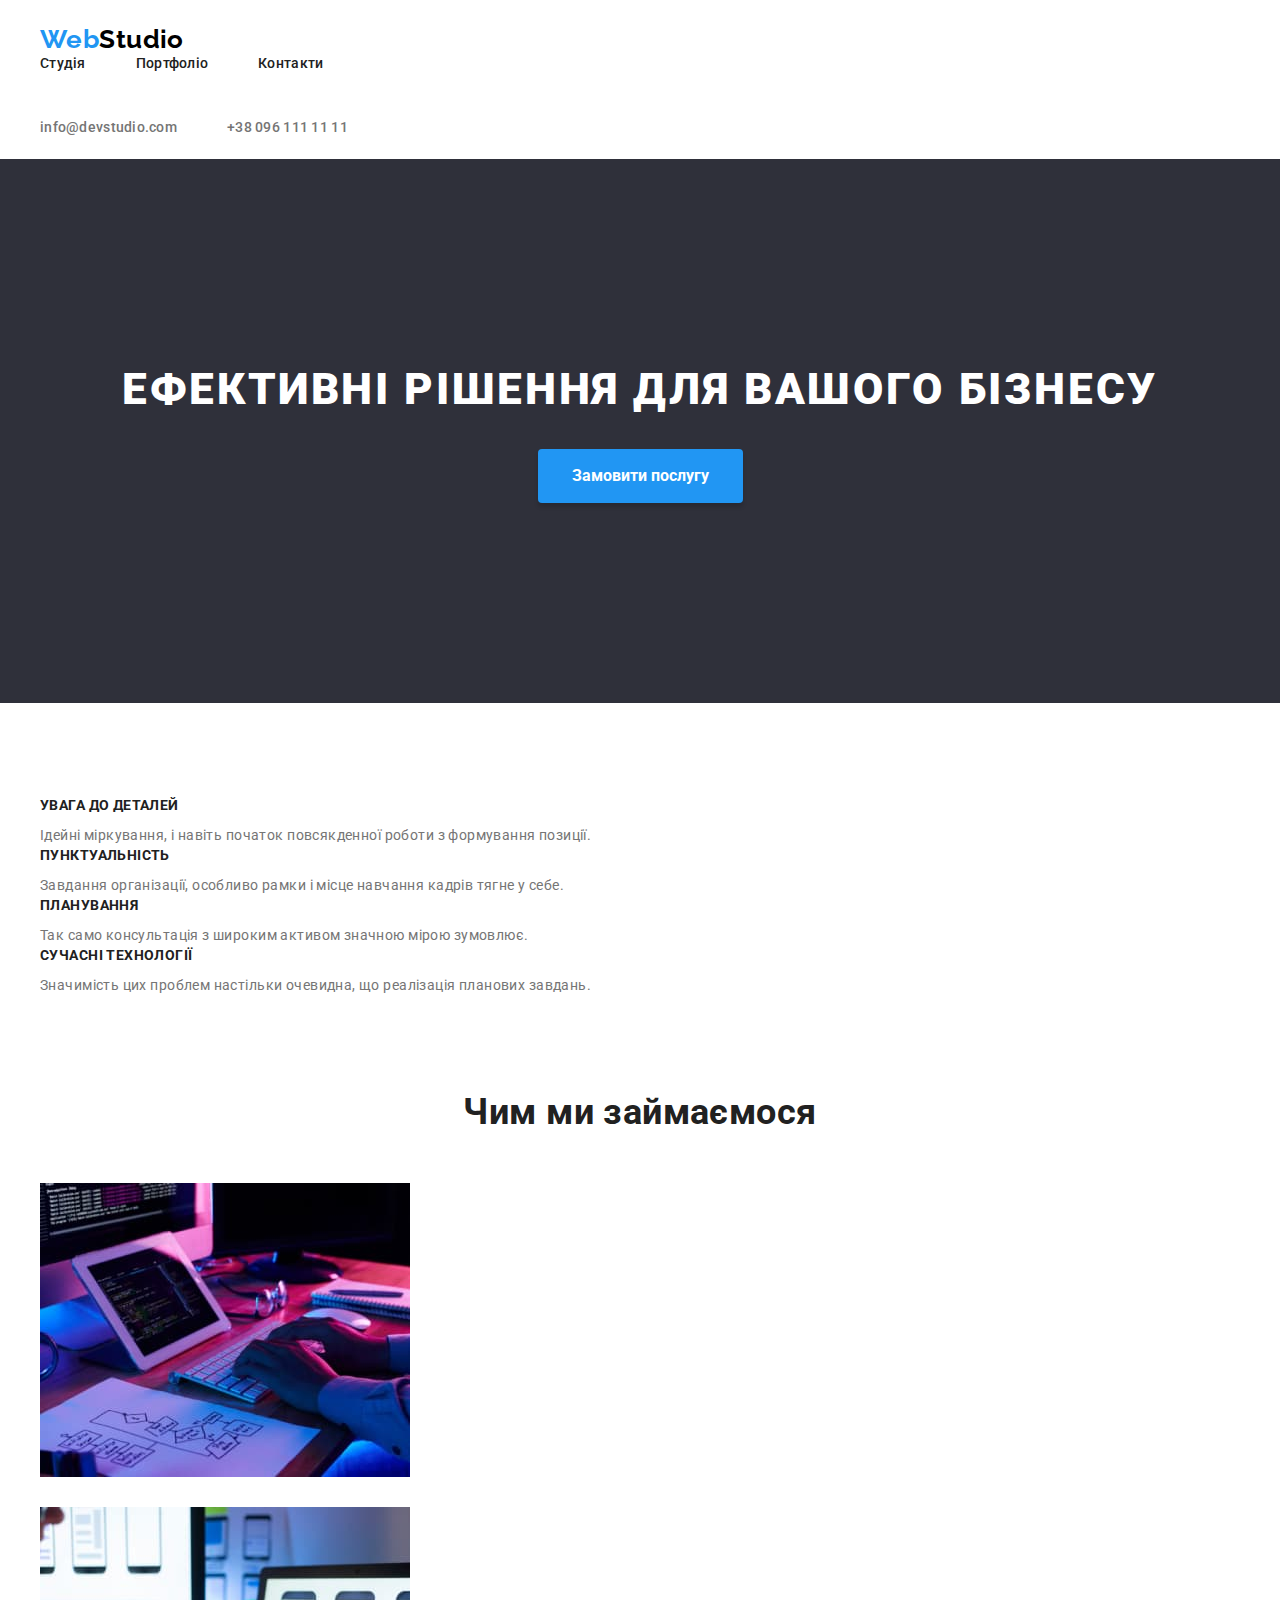
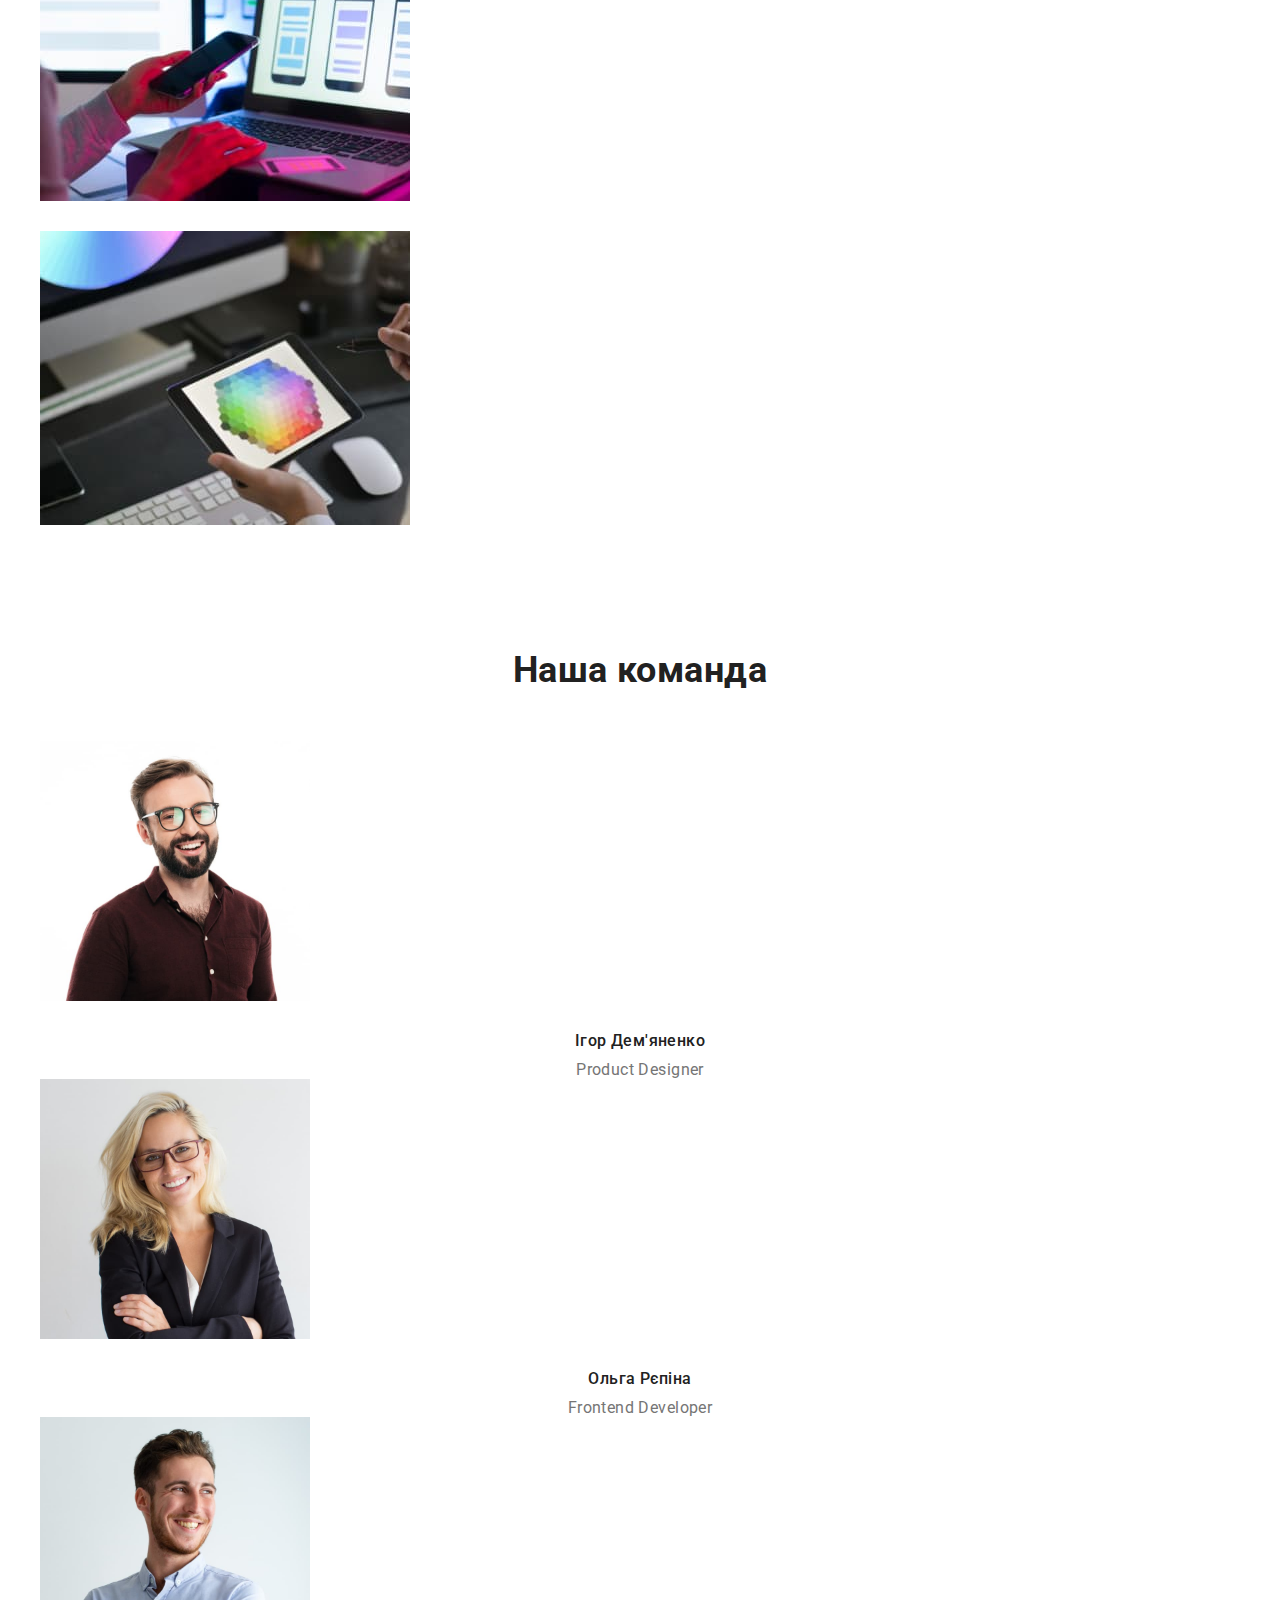
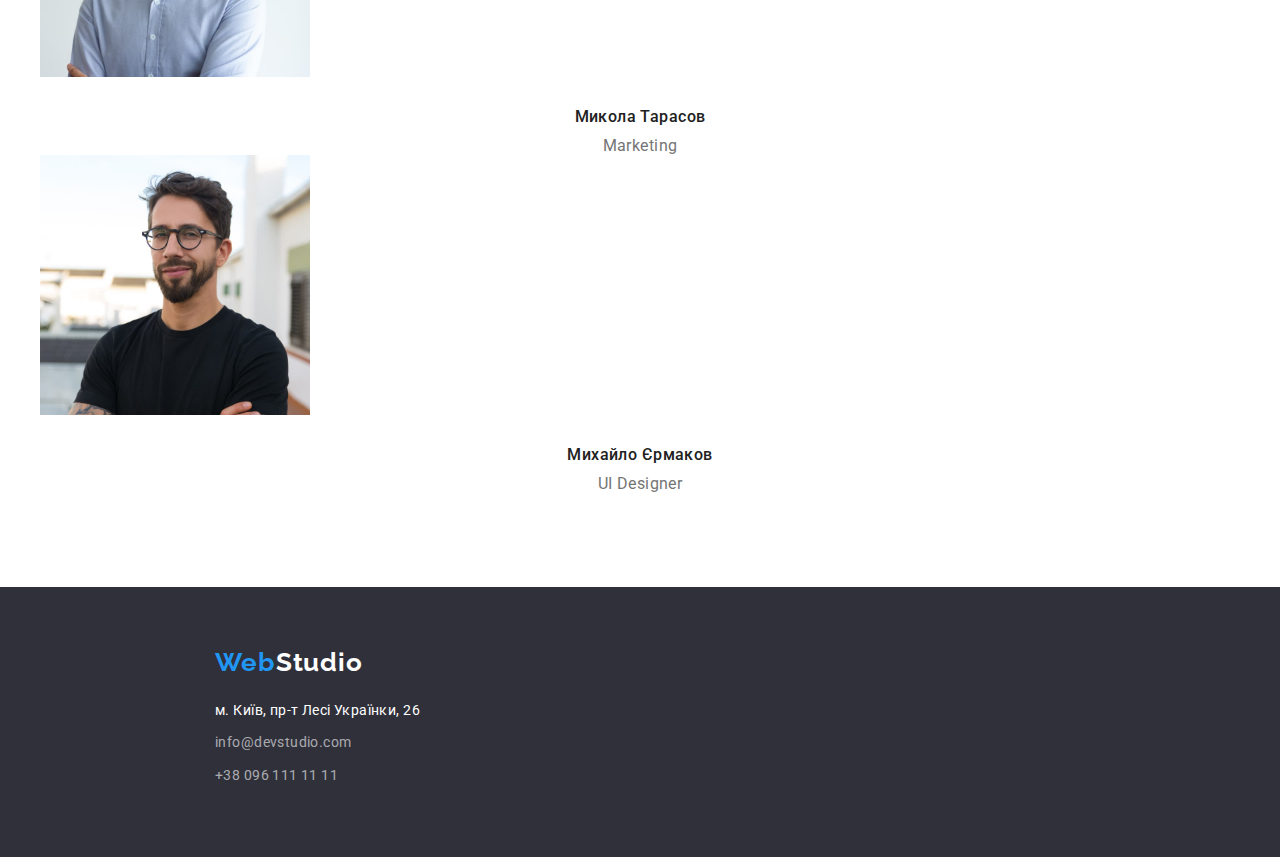
==== index.html @ 5e001de0 "Work3" ====
<!DOCTYPE html>
<html lang="uk">
<head>
    <meta charset="UTF-8">
    <meta http-equiv="X-UA-Compatible" content="IE=edge">
    <meta name="viewport" content="width=device-width, initial-scale=1.0">
    <title>WebStudio</title>
    <link rel="preconnect" href="https://fonts.googleapis.com">
    <link rel="preconnect" href="https://fonts.gstatic.com" crossorigin>
    <link href="https://fonts.googleapis.com/css2?family=Montserrat:wght@400;700&family=Raleway:wght@700&family=Roboto:wght@400;500;700;900&display=swap" rel="stylesheet">
    <link rel="stylesheet" href="https://cdnjs.cloudflare.com/ajax/libs/modern-normalize/1.1.0/modern-normalize.min.css" integrity="sha512-wpPYUAdjBVSE4KJnH1VR1HeZfpl1ub8YT/NKx4PuQ5NmX2tKuGu6U/JRp5y+Y8XG2tV+wKQpNHVUX03MfMFn9Q==" crossorigin="anonymous" referrerpolicy="no-referrer" />
    
    <link rel="stylesheet" href="./css/styles.css">
</head>

<body>
    <header>
        <div class="container">
            <nav class="header-padding">
                <a href="./index.html" lang="en" class="logo link"> <span class="accent">Web</span>Studio</a>
                <ul class="nav-list list">
                    <li class="item nav-item.no-margin"> <a href="./index.html" class="nav-link link">Студія</a></li>
                    <li class="item nav-item.no-margin"> <a href="./portfolio.html" class="nav-link link">Портфоліо</a></li>
                    <li class="item nav-item.no-margin"> <a href="" class="nav-link link">Контакти</a></li>
                </ul>
            </nav>
        </div>
        <div class="container header-padding">
        <ul class="nav-list list">
            <li class="item"><a href="mailto:info@devstudio.com" class="header-mail link">info@devstudio.com</a></li>
            <li class="item"><a href="tel:+380961111111" class="header-phone link">+38 096 111 11 11</a></li>
        </ul>
    </div>
    </header>
    
<main>
<section class="hero section hero-padding">
    
<h1 class="hero-name">Ефективні рішення для вашого бізнесу</h1>
<button type="button" class="header-button">Замовити послугу</button>

</section>

<section class="section no-padding">
   <div class="container">
    <h2 hidden>Наші переваги</h2>
    <ul class="list">
        <li>
            <h3 class="service-title">УВАГА ДО ДЕТАЛЕЙ</h3>
            <p class="service-description">Ідейні міркування, і навіть початок повсякденної роботи з формування позиції.</p>
        </li>
        <li>
            <h3 class="service-title">ПУНКТУАЛЬНІСТЬ</h3>
            <p class="service-description">Завдання організації, особливо рамки і місце навчання кадрів тягне у себе.</p>
        </li>
        <li>
            <h3 class="service-title">ПЛАНУВАННЯ</h3>
            <p class="service-description">Так само консультація з широким активом значною мірою зумовлює.</p>
        </li>
        <li>
            <h3 class="service-title">СУЧАСНІ ТЕХНОЛОГІЇ</h3>
            <p class="service-description">Значимість цих проблем настільки очевидна, що реалізація планових завдань.</p>
        </li>
    </ul>
</div>
</section>


<section class="section no-padding">
    <div class="container">
    <h2 class="section-title">Чим ми займаємося</h2>
    <ul class="list">
        <li>
            <img src="./images/box1.jpg" width="370" height="294" alt="Планування">
        </li>
        <li>
            <img src="./images/box2.jpg" width="370" height="294" alt="Розробка додатків">
        </li>
        <li>
            <img src="./images/box3.jpg" width="370" height="294" alt="Дизайн">
        </li>
    </ul>
</div>
</section>
<section class="section">
    <div class="container">
    <h2 class="section-title">Наша команда</h2>
    <ul class="list">
        <li>
            <img src="./images/img1.jpg" width="270" height="260" alt="Ігор Дем'яненко">
            <h3 class="team-names">Ігор Дем'яненко</h3>
            <p lang="en" class="team-position">Product Designer</p>
        </li>
        <li>
            <img src="./images/img2.jpg" width="270" height="260" alt="Ольга Рєпіна">
            <h3 class="team-names">Ольга Рєпіна</h3>
            <p lang="en" class="team-position">Frontend Developer</p>
        </li>
        <li>
            <img src="./images/img3.jpg" width="270" height="260" alt="Микола Тарасов">
            <h3 class="team-names">Микола Тарасов</h3>
            <p lang="en" class="team-position">Marketing</p>
        </li>
        <li>
            <img src="./images/img4.jpg" width="270" height="260" alt="Михайло Єрмаков">
            <h3 class="team-names">Михайло Єрмаков</h3>
            <p lang="en" class="team-position">UI Designer</p>
        </li>
    </ul>
</div>
</section>
    </main> 
    <footer class="footer">
    <div class="container">
        <div class="logo-margin">
        <a href="./index.html" lang="en" class="logo link"> <span class="accent">Web</span> <span class="white-logo">Studio</span> </a>
        </div>
<address>
    <ul class="list">
        <li class="nav-item">
            <a href="" class="address link">м. Київ, пр-т Лесі Українки, 26</a>
        </li>
        <li class="nav-item">
            <a href="mailto:info@devstudio.com" class="link footer-mail">info@devstudio.com</a>
        </li>
        <li class="nav-item">
           <a href="tel:+380961111111" class="link footer-phone">+38 096 111 11 11</a> 
        </li>
    </ul>
</address>
</div>
    </footer>
</body>
</html>
---- css/styles.css ----
:root {
    --accent-color: #2196F3;;
    --primary-text-color: #212121;
    --secondary-text-color: #757575;
    --main-background-color: #ffffff;
    --secondary-background-color: #2F303A;
}

html {
    box-sizing: border-box;
}

/* *, 
*::before, 
*::after {
    box-sizing: inherit;
} */

body {
    font-family: "Roboto";
    font-size: 14px;
    letter-spacing: 0.03em;
    color:var(--primary-text-color);
    background-color:var(--mail-background-color);
    margin: 0px;
}

h1,
h2,
h3,
ul,
p {
    margin: 0px;
}

img {
    display: block;
    margin-bottom: 30px;
}


/*------------zero-----------------*/

.list {
    list-style: none;
    margin-left: 0px;
    padding: 0px;
}

.link {
    text-decoration: none;
}

/* ------------------header--------------------- */


.nav-list {
    display: flex;
}

/* .nav-list .item {
margin-right: 50px;
}

.nav-list .item:last-child {
margin-right: 0;
} */

.nav-list .item:not(:last-child) {
margin-right: 50px;
}

li.nav-item {
    font-style: normal;
    text-decoration: none;
    margin-bottom: 9px;
}

li.nav-item.no-margin {
    margin-bottom: 0;
}

.nav-link {
    font-weight: 500;
    line-height: calc(16/14);
    letter-spacing: 0.02em;
    color: var(--primary-text-color);
}

.logo {
    font-family: Raleway;
    font-weight: 700;
    font-size: 26px;
    line-height: calc(31/26);
    color: #000000;
}

.white-logo {
    margin-left: -5px;
    font-weight: 700;
    font-size: 26px;
    line-height: 31px;
    letter-spacing: 0.03em;
    color: #FFFFFF;
}

.accent {
    font-weight: 700;
    font-size: 26px;
    line-height: 31px;
    letter-spacing: 0.03em;
    color: var(--accent-color);
}

.nav-link:hover, .nav-link:focus {
    color: var(--accent-color);
    cursor: pointer;
}

.header-phone {
    font-weight: 500;
    line-height: calc(16/14);
    letter-spacing: 0.02em;
    color: var(--secondary-text-color);
}

.header-mail:hover, .header-mail:focus {
    color: var(--accent-color);
}

.header-phone:hover, .header-phone:focus {
    color: var(--accent-color);
}

.header-button {
    display: inline-block;
    padding: 10px 32px;
    font-family: 'Roboto';
    font-weight: 700;
    font-size: 16px;
    line-height: calc(30/16);
    color: #FFFFFF;
    background: #2196F3;
    box-shadow: 0px 4px 4px rgba(0, 0, 0, 0.15);
    border-radius: 4px;
    border-color: transparent;
    cursor: pointer;
}

.filter-button {
    display: inline-block;
    padding: 6px 25px;
    font-family: "Roboto";
    font-weight: 500;
    font-size: 16px;
    line-height: calc(26/16);
    text-align: center;
    letter-spacing: 0.03em;
    color: #212121;
    background: #F5F4FA;
    border-radius: 4px;
    border-color: transparent;
    cursor: pointer;
}

.filter-kit {
    text-align: center;
    margin-bottom: 50px;
}

.filter-button:hover, .filter-button:focus {
    color:#FFFFFF;
    background: #2196F3;
    box-shadow: 0px 3px 1px rgba(0, 0, 0, 0.1), 0px 1px 2px rgba(0, 0, 0, 0.08), 0px 2px 2px rgba(0, 0, 0, 0.12);
    border-radius: 4px;
}

.header-mail {
    font-family: 'Roboto';
    font-style: normal;
    font-weight: 500;
    font-size: 14px;
    line-height: calc(16/14);
    letter-spacing: 0.02em;
    color: var(--secondary-text-color);
}
.header-padding {
    padding-top: 24px;
    padding-bottom: 24px;
}
/* -------------------hero---------------------- */
.hero {
    text-align: center;
    background-color: var(--secondary-background-color);
}

.hero-name {
    font-weight: 900;
    font-size: 44px;
    line-height: calc(60/44);
    letter-spacing: 0.06em;
    text-transform: uppercase;
    margin-bottom: 30px;
    color: var(--main-background-color);
}

.section {
    padding-top: 94px;
    padding-bottom: 94px;
}

.section.no-padding {
    padding-bottom: 0px;
}

.hero-padding {
    padding-top: 200px;
    padding-bottom: 200px;
}

.container {
    margin-left: auto;
    margin-right: auto;
    padding-left: 0px;
    padding-right: 0px;
    width: 1200px;
}

/* -----------------what we do----------------- */

.service-title {
    margin-bottom: 10px;
    font-size: 14px;
    font-weight: 700;
    line-height: calc(16/14);
    text-transform: uppercase;
    
    color:var(--primary-text-color);
}

.service-description {
    line-height: calc(24/14);
    color:var(--secondary-text-color);
}

.section-title {
    font-size: 36px;
    line-height: calc(42/36);
    text-align: center;
    margin-bottom: 50px;
}

.project-title {
    font-size: 18px;
    line-height: calc(36/18);
    letter-spacing: 0.06em;
    margin-bottom: 4px;
}

.project-type-title {
    font-size: 16px;
    line-height: calc(30/16);
    color: var(--secondary-text-color);
}

p.project-type-title {
    display: box;
    margin-bottom: 20px;
    border-bottom: solid 1px #EEEEEE;
}

/* --------------------our team------------- */

.team-names {
    font-weight: 500;
    font-size: 16px;
    line-height: calc(19/16);
    text-align: center;
    margin-bottom: 10px;
}

.team-position {
    font-size: 16px;
    line-height: calc(19/16);
    text-align: center;
    color: var(--secondary-text-color);
}

/*------------------footer-------------*/

.footer {
    padding-top: 60px;
    padding-bottom: 60px;
    padding-left: 215px;
    background-color: var(--secondary-background-color);
}

.address {
    line-height: 1.74;
    color: var(--main-background-color);
}


.footer-mail:hover, .footer-mail:focus {
    color: var(--accent-color);
} 

.footer-phone:hover, .footer-phone:focus {
    color: var(--accent-color);
}

.footer-mail {
    line-height: 1.71;
    color: rgba(255, 255, 255, 0.6);
}

.footer-phone {
    font-size: 14px;
    line-height: 1.71;
    letter-spacing: 0.03em;
    color: rgba(255, 255, 255, 0.6);
}

.logo-margin {
    margin-bottom: 20px;
}
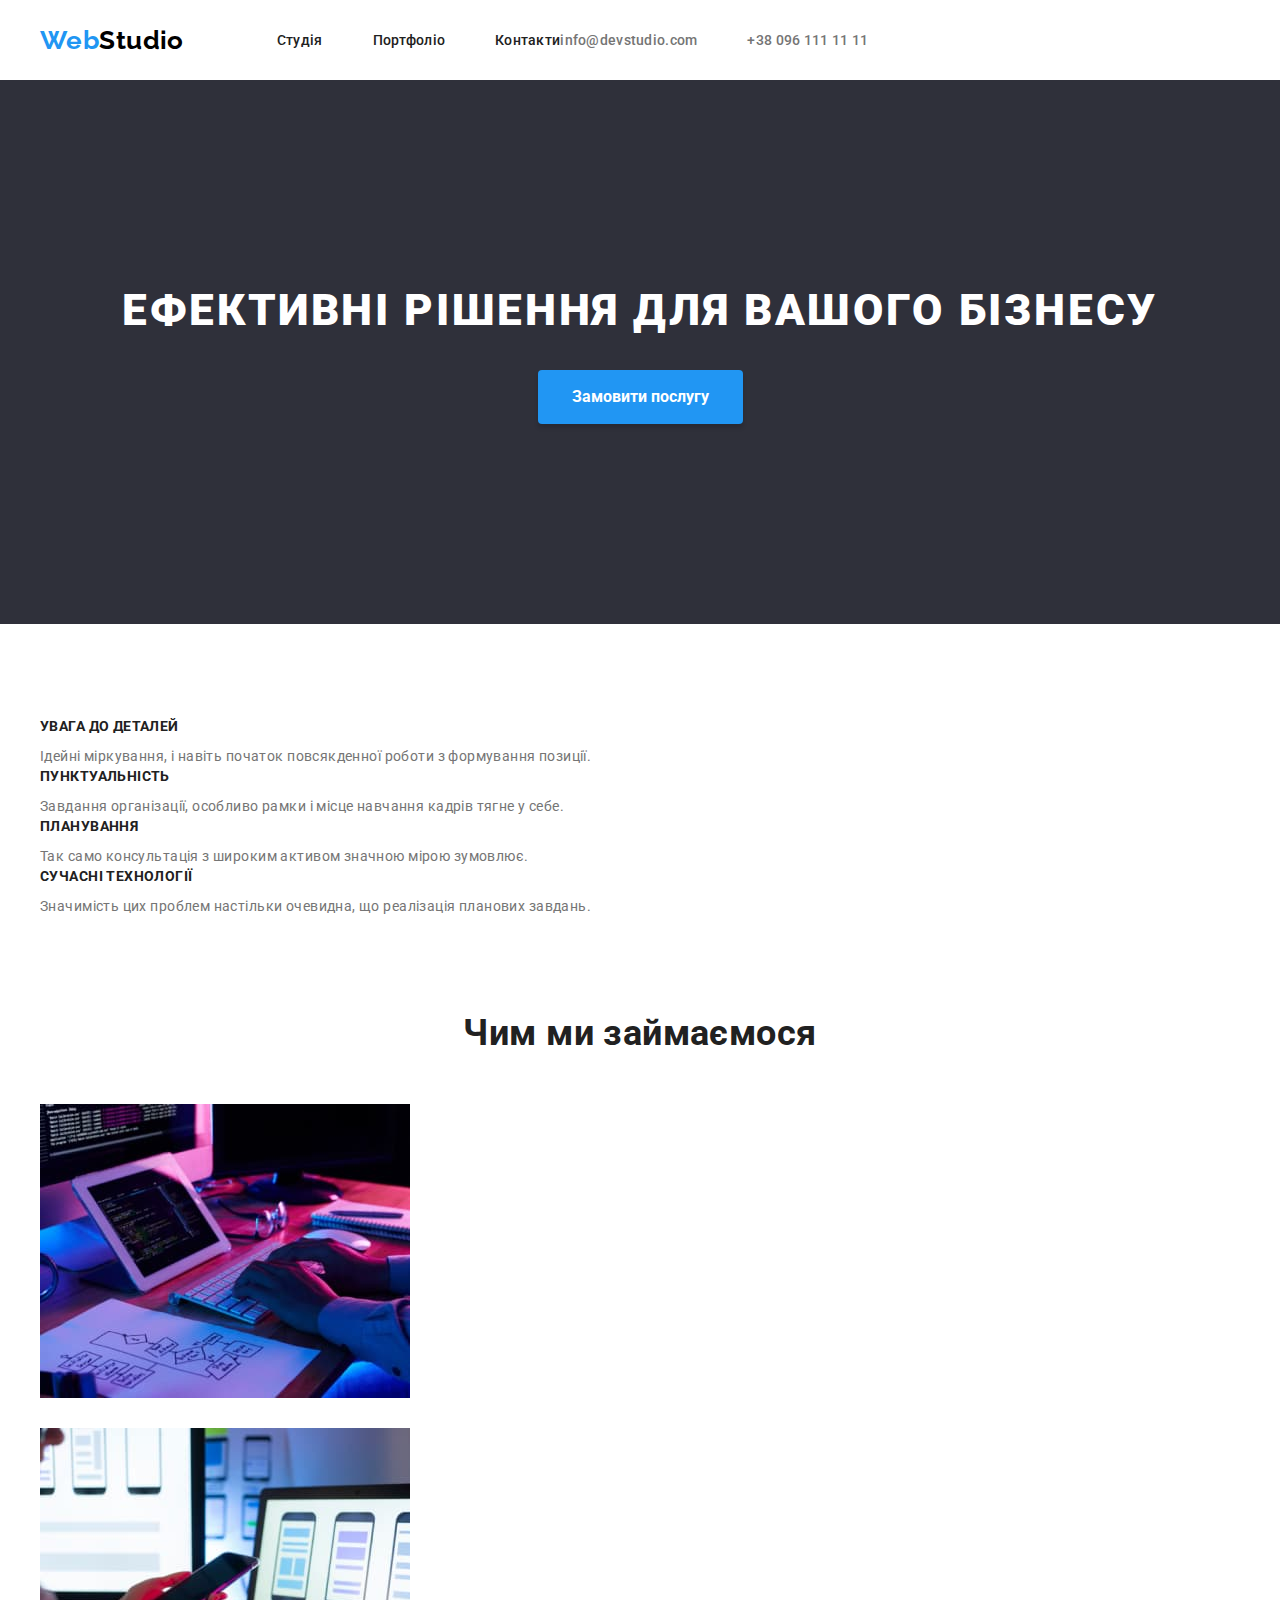
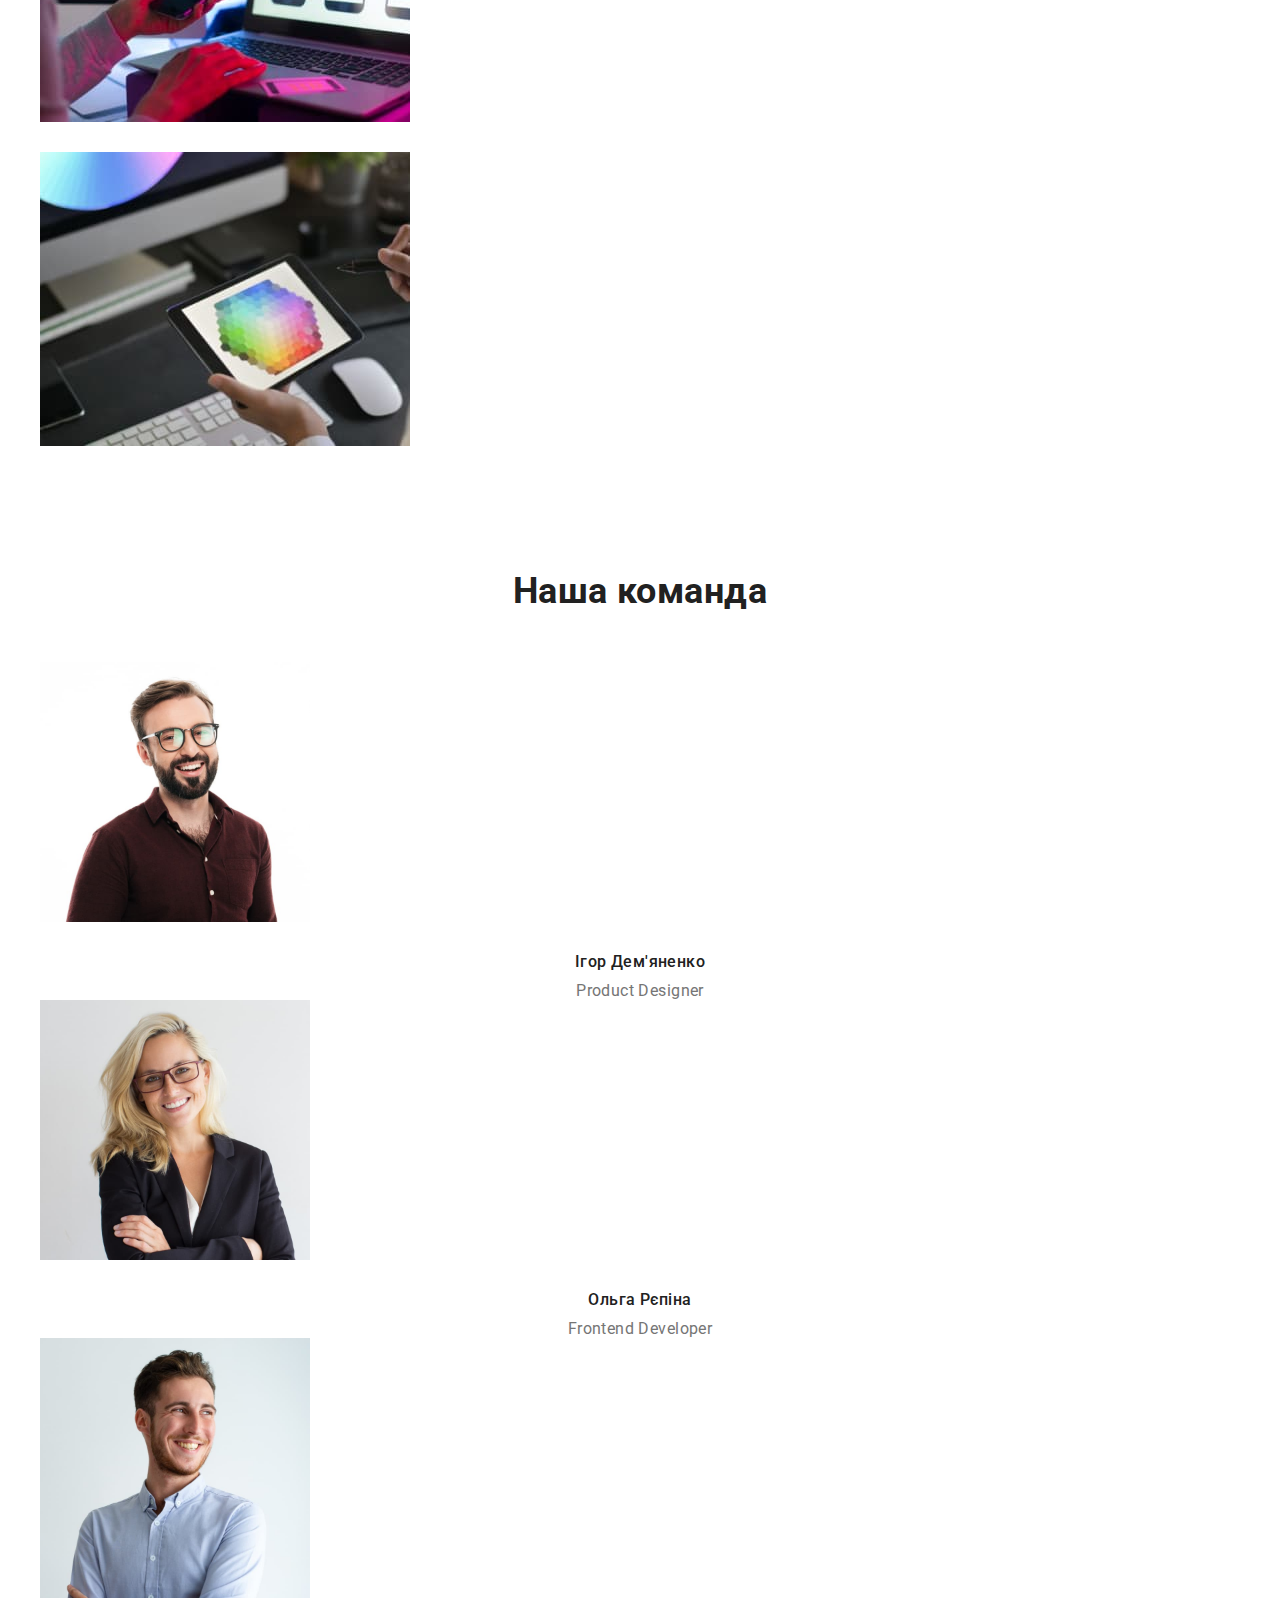
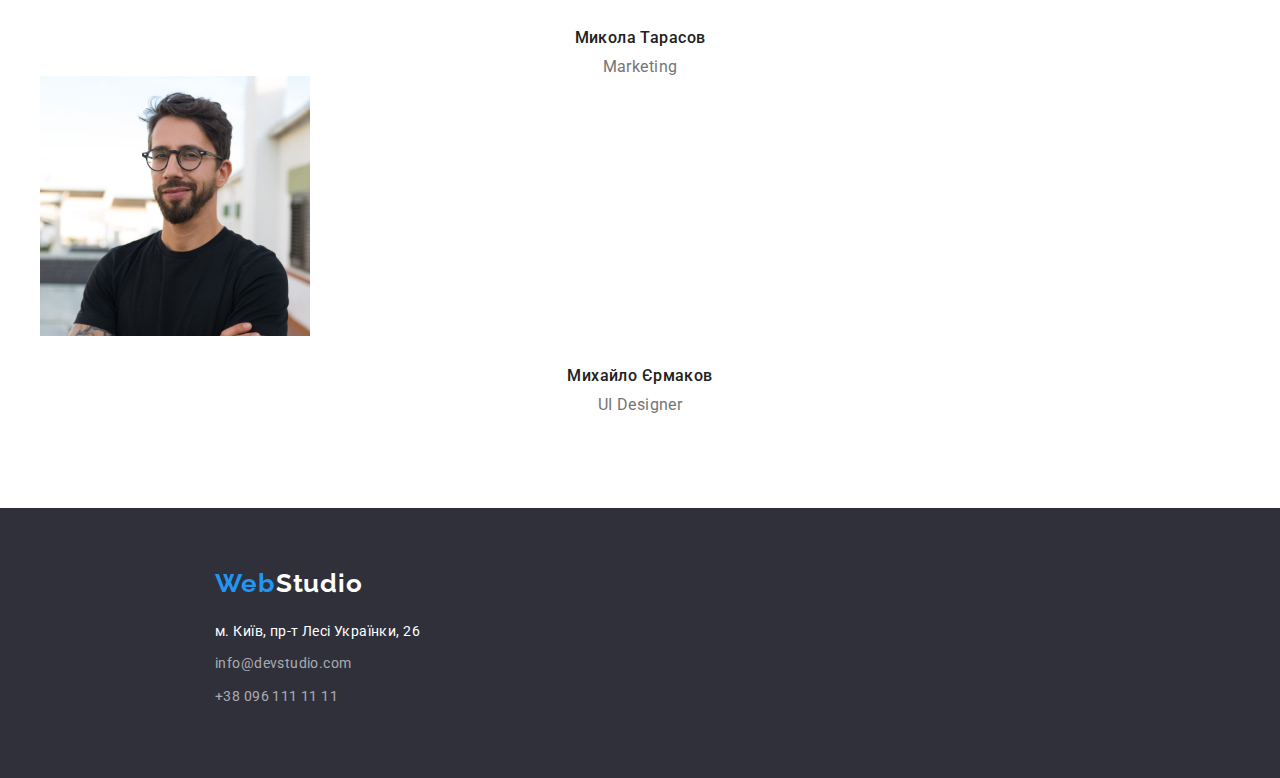
==== commit 8a3d54b9: "Work 4" ====
--- a/index.html
+++ b/index.html
@@ -14,23 +14,27 @@
 </head>
 
 <body>
-    <header>
-        <div class="container">
-            <nav class="header-padding">
+    <header class="container">
+        
+            <nav class="main-nav">
+                <div>
                 <a href="./index.html" lang="en" class="logo link"> <span class="accent">Web</span>Studio</a>
+                </div>
+                <div>
                 <ul class="nav-list list">
                     <li class="item nav-item.no-margin"> <a href="./index.html" class="nav-link link">Студія</a></li>
                     <li class="item nav-item.no-margin"> <a href="./portfolio.html" class="nav-link link">Портфоліо</a></li>
                     <li class="item nav-item.no-margin"> <a href="" class="nav-link link">Контакти</a></li>
                 </ul>
-            </nav>
-        </div>
-        <div class="container header-padding">
-        <ul class="nav-list list">
+                </div>
+        <div>
+        <ul class="contact-list list">
             <li class="item"><a href="mailto:info@devstudio.com" class="header-mail link">info@devstudio.com</a></li>
             <li class="item"><a href="tel:+380961111111" class="header-phone link">+38 096 111 11 11</a></li>
         </ul>
-    </div>
+        </div>
+            </nav>
+        
     </header>
     
 <main>
--- a/css/styles.css
+++ b/css/styles.css
@@ -52,10 +52,23 @@
 }
 
 /* ------------------header--------------------- */
-
+.main-nav {
+    display: flex;
+    align-items: center;
+}
 
 .nav-list {
     display: flex;
+    margin-left: 93px;
+}
+
+.contact-list {
+    display: flex;
+    margin-left: auto;
+}
+
+.contact-list .item + .item {
+    margin-left: 50px;
 }
 
 /* .nav-list .item {
@@ -66,9 +79,13 @@
 margin-right: 0;
 } */
 
-.nav-list .item:not(:last-child) {
-margin-right: 50px;
-}
+.nav-list .item + .item {
+    margin-left: 50px;
+}
+
+/* .nav-list .item:not(:last-child) {
+
+} */
 
 li.nav-item {
     font-style: normal;
@@ -81,11 +98,16 @@
 }
 
 .nav-link {
+    display: block;
+    padding-top: 32px;
+    padding-bottom: 32px;
     font-weight: 500;
     line-height: calc(16/14);
     letter-spacing: 0.02em;
     color: var(--primary-text-color);
 }
+
+
 
 .logo {
     font-family: Raleway;
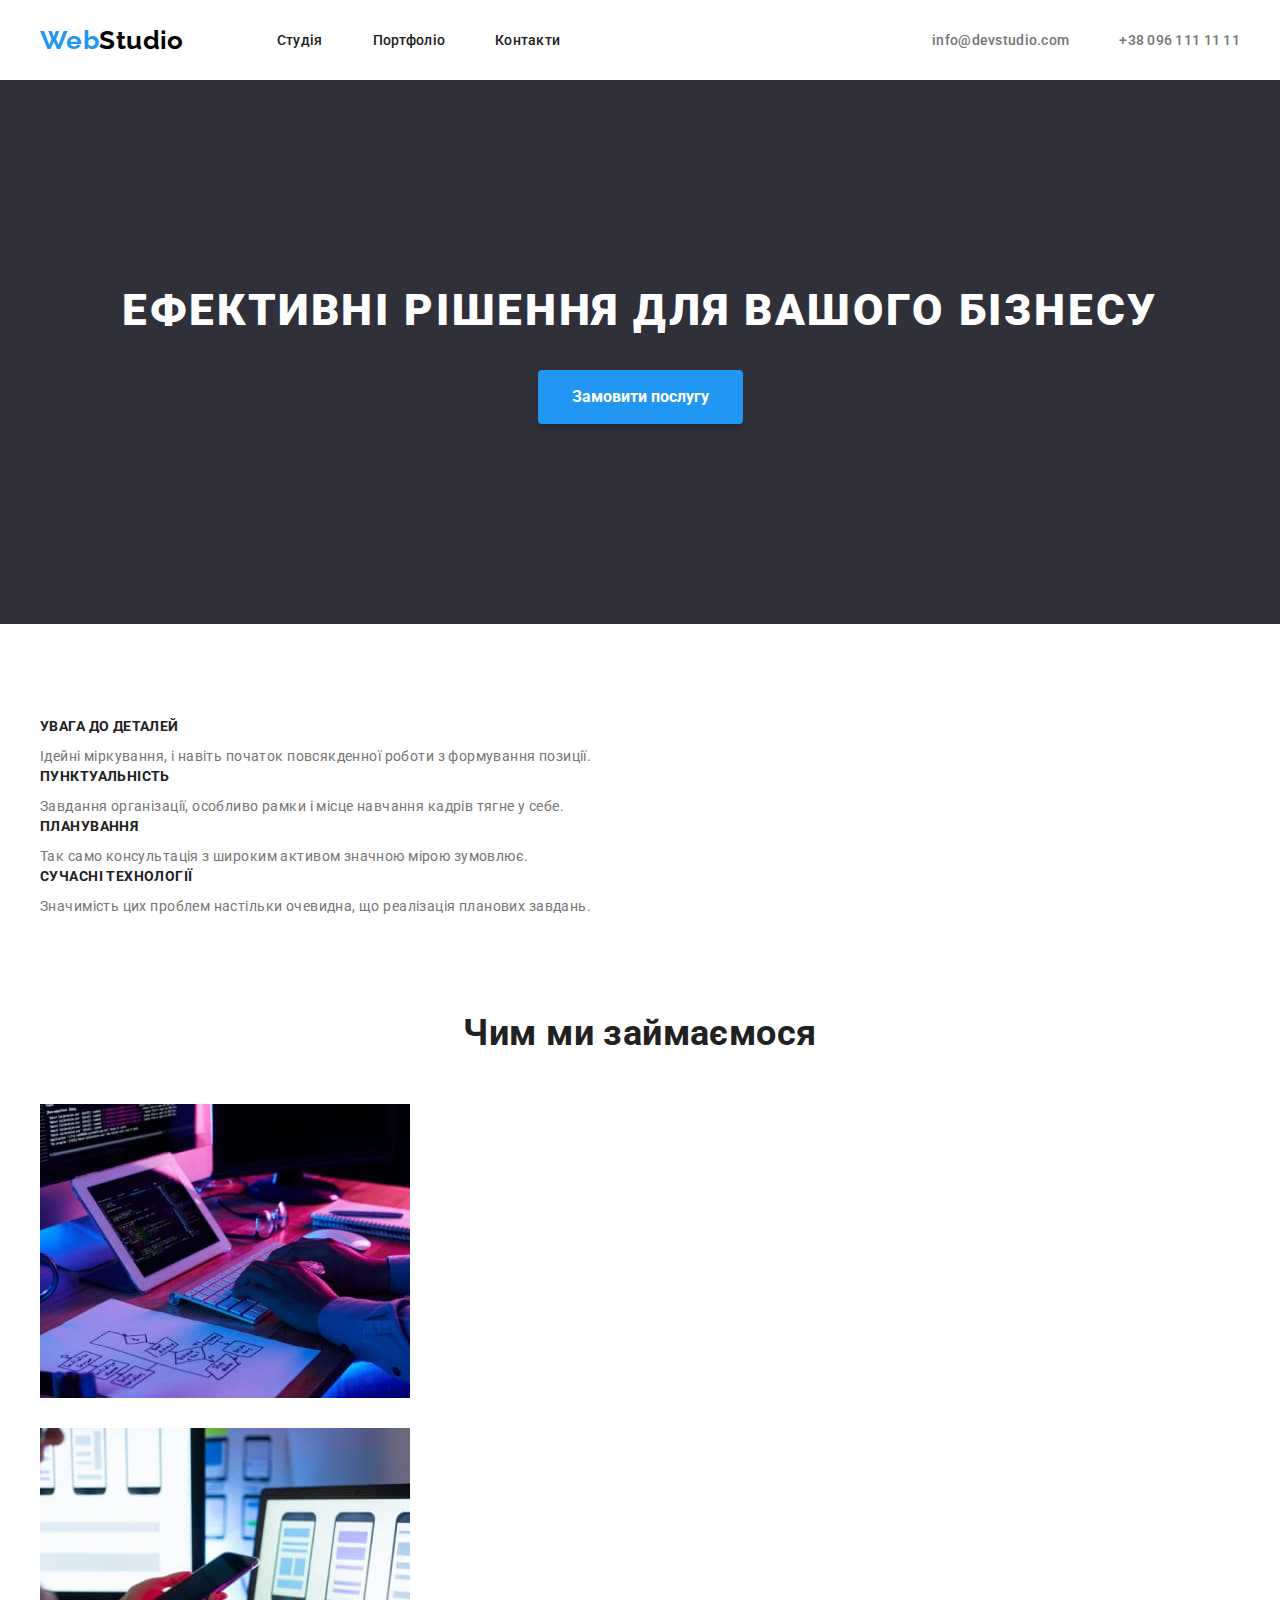
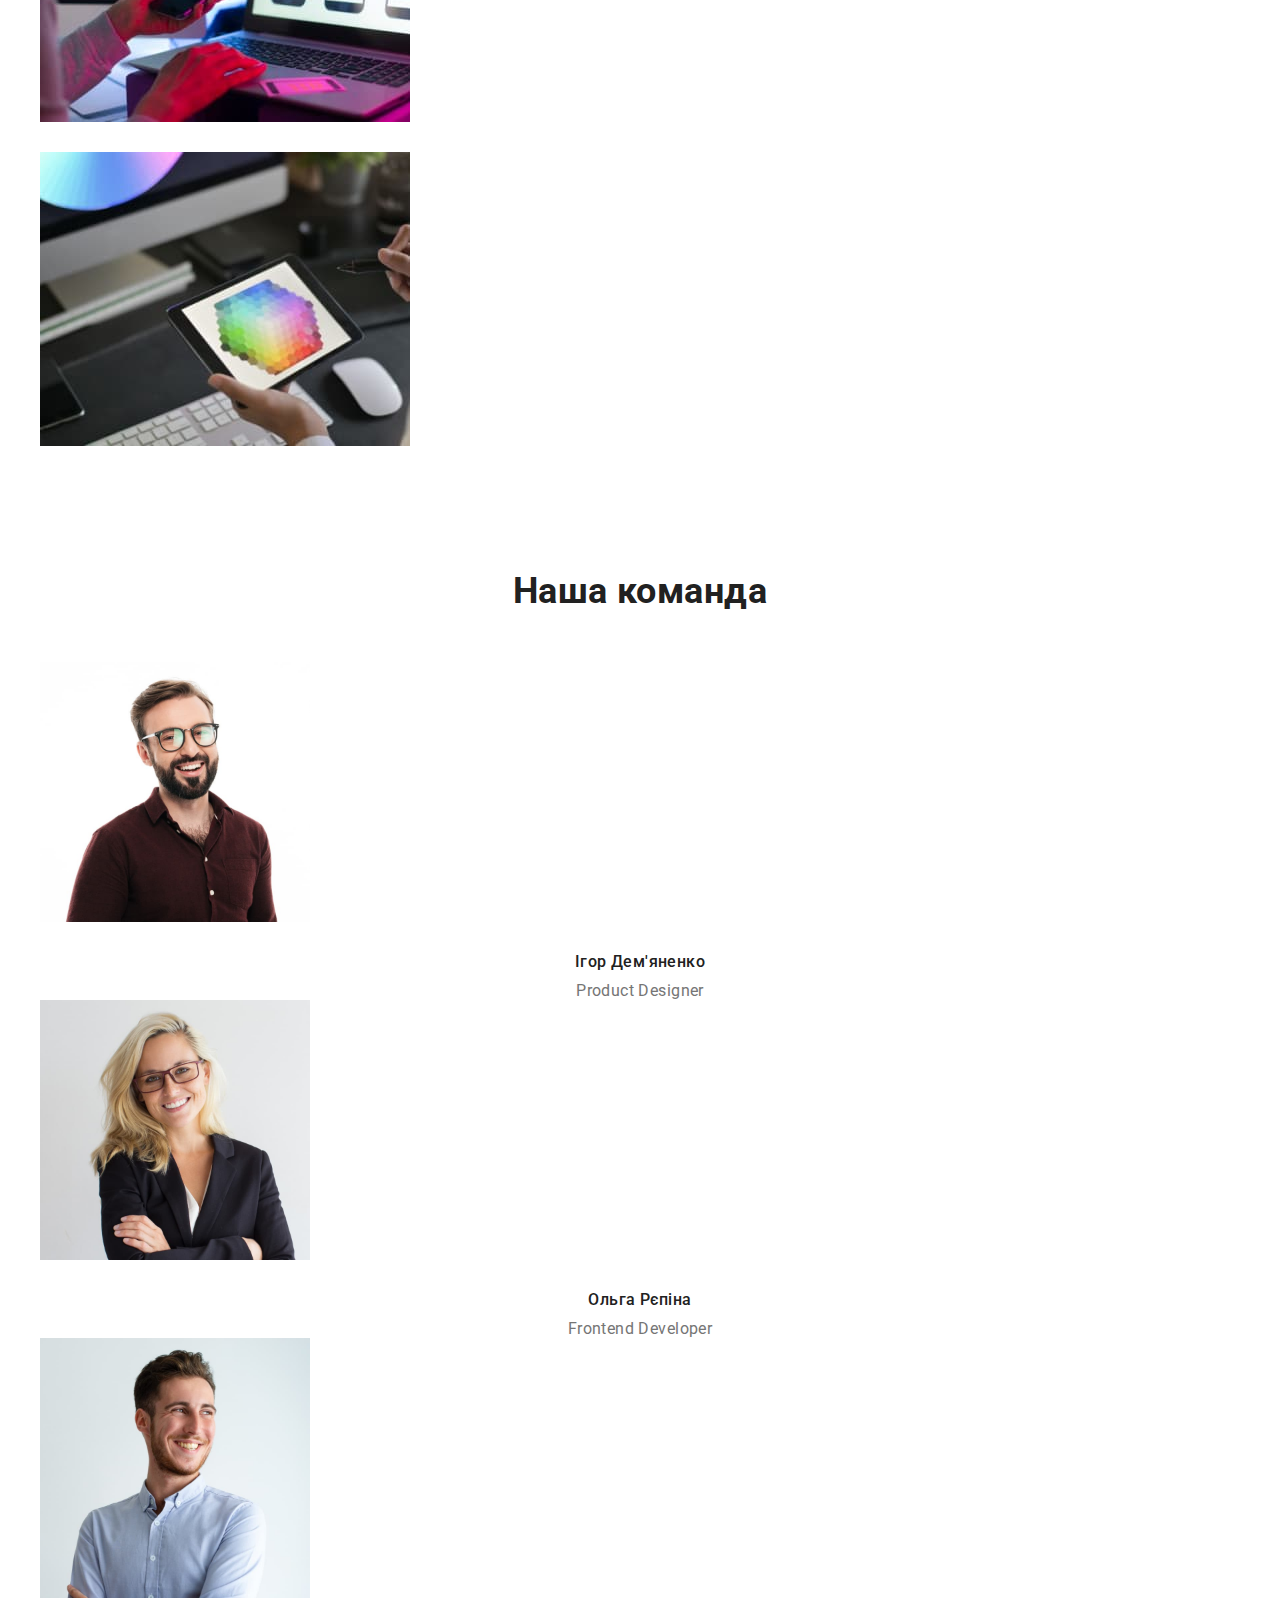
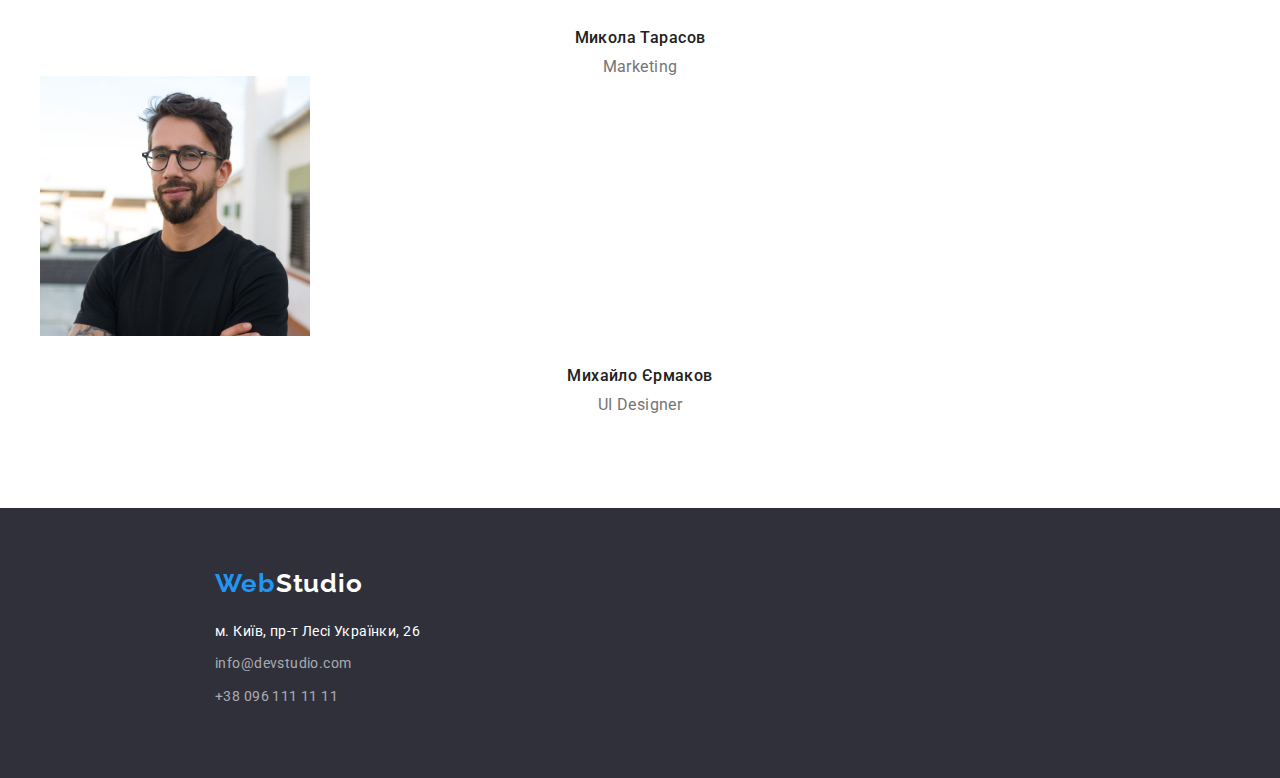
==== commit 3dadd9bd: "Work4" ====
--- a/index.html
+++ b/index.html
@@ -14,25 +14,25 @@
 </head>
 
 <body>
-    <header class="container">
+    <header class="main-header">
         
-            <nav class="main-nav">
-                <div>
+            <nav class="container main-nav">
+                
                 <a href="./index.html" lang="en" class="logo link"> <span class="accent">Web</span>Studio</a>
-                </div>
-                <div>
+                
+                
                 <ul class="nav-list list">
                     <li class="item nav-item.no-margin"> <a href="./index.html" class="nav-link link">Студія</a></li>
                     <li class="item nav-item.no-margin"> <a href="./portfolio.html" class="nav-link link">Портфоліо</a></li>
                     <li class="item nav-item.no-margin"> <a href="" class="nav-link link">Контакти</a></li>
                 </ul>
-                </div>
-        <div>
+                
+        
         <ul class="contact-list list">
             <li class="item"><a href="mailto:info@devstudio.com" class="header-mail link">info@devstudio.com</a></li>
             <li class="item"><a href="tel:+380961111111" class="header-phone link">+38 096 111 11 11</a></li>
         </ul>
-        </div>
+        
             </nav>
         
     </header>
--- a/css/styles.css
+++ b/css/styles.css
@@ -52,6 +52,15 @@
 }
 
 /* ------------------header--------------------- */
+
+.container {
+    margin-left: auto;
+    margin-right: auto;
+    padding-left: 0px;
+    padding-right: 0px;
+    width: 1200px;
+}
+
 .main-nav {
     display: flex;
     align-items: center;
@@ -240,13 +249,7 @@
     padding-bottom: 200px;
 }
 
-.container {
-    margin-left: auto;
-    margin-right: auto;
-    padding-left: 0px;
-    padding-right: 0px;
-    width: 1200px;
-}
+
 
 /* -----------------what we do----------------- */
 
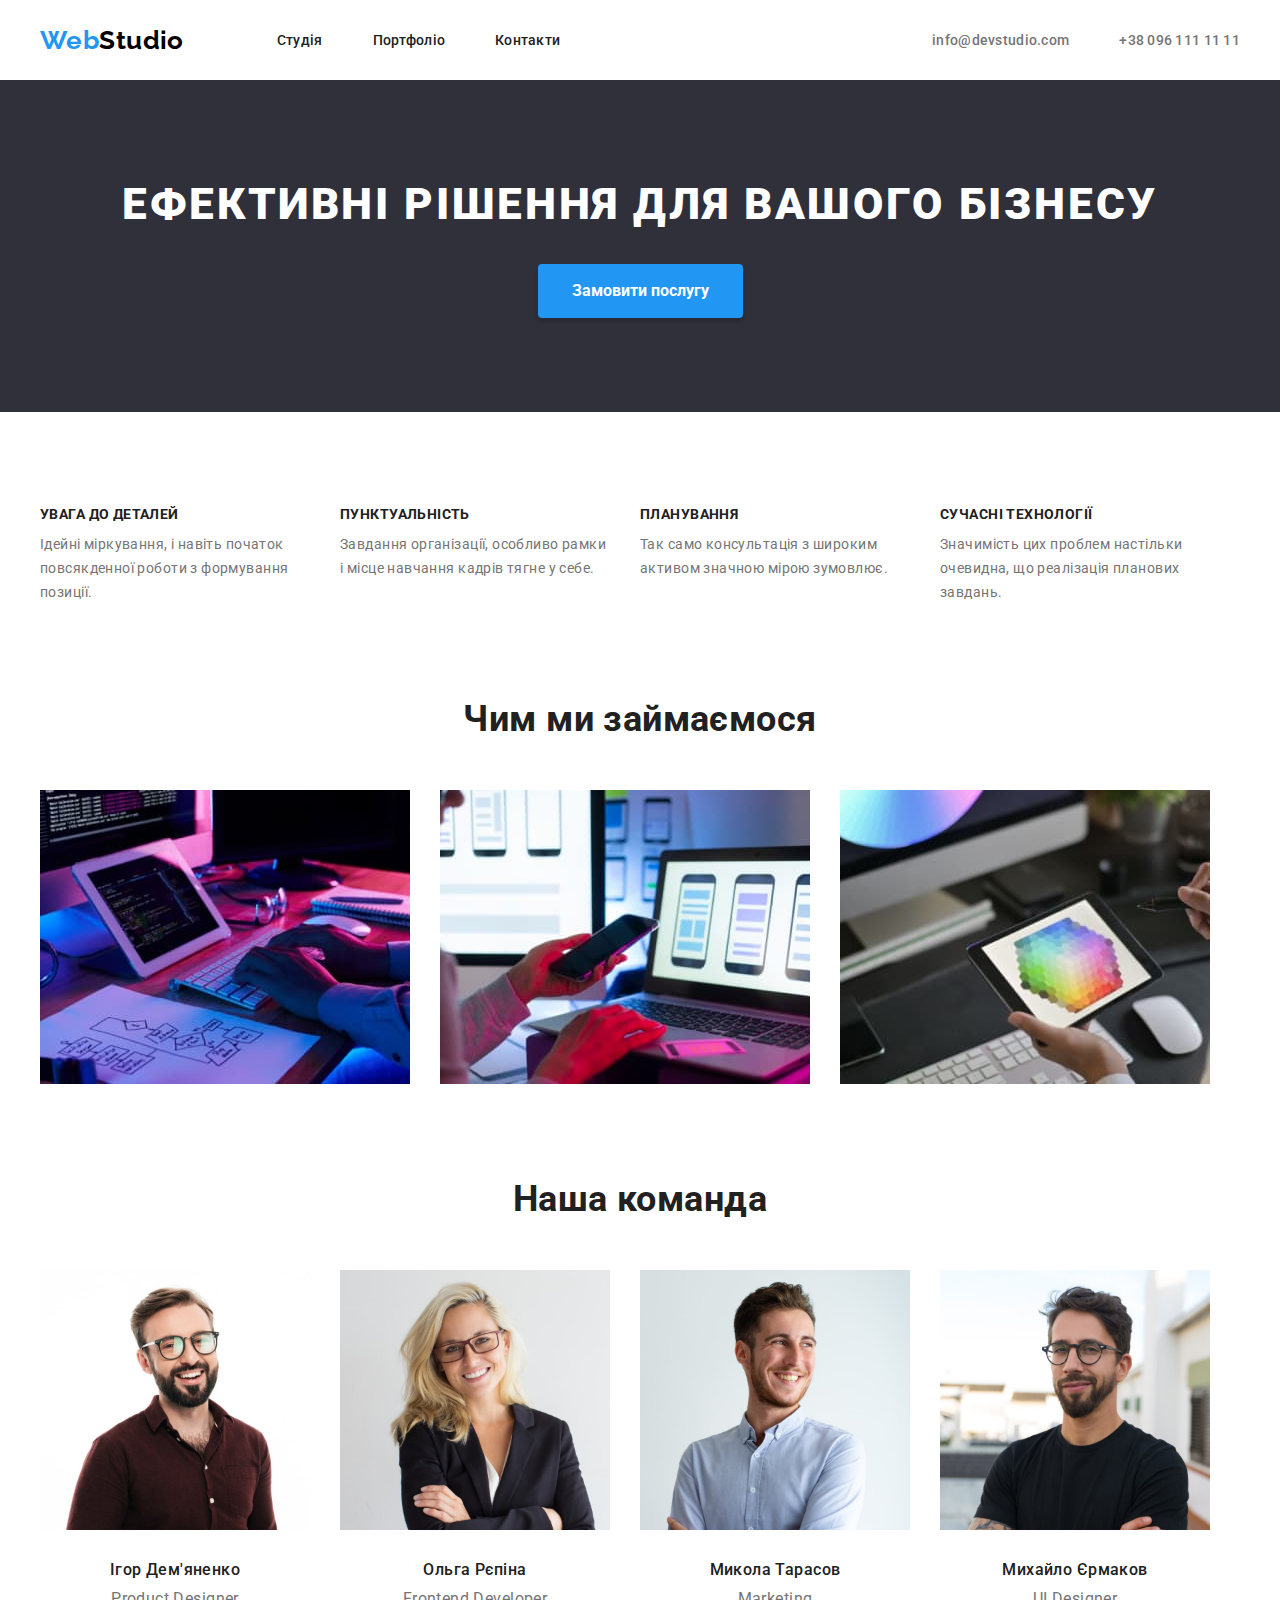
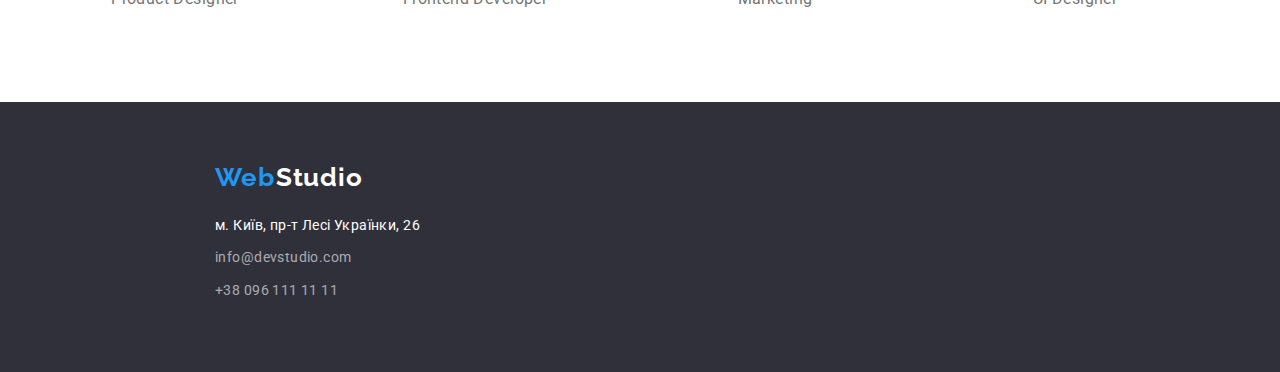
==== commit e3f1b241: "work4" ====
--- a/index.html
+++ b/index.html
@@ -28,10 +28,10 @@
                 </ul>
                 
         
-        <ul class="contact-list list">
-            <li class="item"><a href="mailto:info@devstudio.com" class="header-mail link">info@devstudio.com</a></li>
-            <li class="item"><a href="tel:+380961111111" class="header-phone link">+38 096 111 11 11</a></li>
-        </ul>
+                <ul class="contact-list list">
+                    <li class="item"><a href="mailto:info@devstudio.com" class="header-mail link">info@devstudio.com</a></li>
+                    <li class="item"><a href="tel:+380961111111" class="header-phone link">+38 096 111 11 11</a></li>
+                </ul>
         
             </nav>
         
@@ -48,20 +48,20 @@
 <section class="section no-padding">
    <div class="container">
     <h2 hidden>Наші переваги</h2>
-    <ul class="list">
-        <li>
+    <ul class="list feature-list">
+        <li class="item">
             <h3 class="service-title">УВАГА ДО ДЕТАЛЕЙ</h3>
             <p class="service-description">Ідейні міркування, і навіть початок повсякденної роботи з формування позиції.</p>
         </li>
-        <li>
+        <li class="item">
             <h3 class="service-title">ПУНКТУАЛЬНІСТЬ</h3>
             <p class="service-description">Завдання організації, особливо рамки і місце навчання кадрів тягне у себе.</p>
         </li>
-        <li>
+        <li class="item">
             <h3 class="service-title">ПЛАНУВАННЯ</h3>
             <p class="service-description">Так само консультація з широким активом значною мірою зумовлює.</p>
         </li>
-        <li>
+        <li class="item">
             <h3 class="service-title">СУЧАСНІ ТЕХНОЛОГІЇ</h3>
             <p class="service-description">Значимість цих проблем настільки очевидна, що реалізація планових завдань.</p>
         </li>
@@ -73,14 +73,14 @@
 <section class="section no-padding">
     <div class="container">
     <h2 class="section-title">Чим ми займаємося</h2>
-    <ul class="list">
-        <li>
+    <ul class="list flex-container">
+        <li class="section-item">
             <img src="./images/box1.jpg" width="370" height="294" alt="Планування">
         </li>
-        <li>
+        <li class="section-item">
             <img src="./images/box2.jpg" width="370" height="294" alt="Розробка додатків">
         </li>
-        <li>
+        <li class="section-item">
             <img src="./images/box3.jpg" width="370" height="294" alt="Дизайн">
         </li>
     </ul>
@@ -89,23 +89,23 @@
 <section class="section">
     <div class="container">
     <h2 class="section-title">Наша команда</h2>
-    <ul class="list">
-        <li>
+    <ul class="list flex-container">
+        <li class="team-item">
             <img src="./images/img1.jpg" width="270" height="260" alt="Ігор Дем'яненко">
             <h3 class="team-names">Ігор Дем'яненко</h3>
             <p lang="en" class="team-position">Product Designer</p>
         </li>
-        <li>
+        <li class="team-item">
             <img src="./images/img2.jpg" width="270" height="260" alt="Ольга Рєпіна">
             <h3 class="team-names">Ольга Рєпіна</h3>
             <p lang="en" class="team-position">Frontend Developer</p>
         </li>
-        <li>
+        <li class="team-item">
             <img src="./images/img3.jpg" width="270" height="260" alt="Микола Тарасов">
             <h3 class="team-names">Микола Тарасов</h3>
             <p lang="en" class="team-position">Marketing</p>
         </li>
-        <li>
+        <li class="team-item">
             <img src="./images/img4.jpg" width="270" height="260" alt="Михайло Єрмаков">
             <h3 class="team-names">Михайло Єрмаков</h3>
             <p lang="en" class="team-position">UI Designer</p>
--- a/css/styles.css
+++ b/css/styles.css
@@ -35,7 +35,7 @@
 
 img {
     display: block;
-    margin-bottom: 30px;
+    /* margin-bottom: 30px; */
 }
 
 
@@ -90,6 +90,10 @@
 
 .nav-list .item + .item {
     margin-left: 50px;
+}
+ 
+.filter-list .filter-item + .filter-item {
+    margin-left: 9px;
 }
 
 /* .nav-list .item:not(:last-child) {
@@ -244,14 +248,79 @@
     padding-bottom: 0px;
 }
 
-.hero-padding {
+/* .hero-padding {
     padding-top: 200px;
     padding-bottom: 200px;
-}
+} */
 
 
 
 /* -----------------what we do----------------- */
+
+.flex-container {
+    display: flex;
+    flex-wrap: wrap;
+    text-align: center;
+    /* justify-content: space-between; */
+}
+
+.element-item {
+    width: 370px;
+    /* width: calc((100% - 60px) /3); */
+    margin-right: 30px;
+    margin-bottom: 30px;
+}
+
+.team-item {
+    width: 270px;
+    /* width: calc((100% - 60px) /4); */
+    margin-right: 30px; 
+}
+
+.team-item img {
+    margin-bottom: 30px;
+}
+
+.section-item {
+    width: 370px;
+    margin-right: 30px;
+    margin-bottom: 0;
+}
+
+.section-item:nth-child(3n) {
+    margin-right: 0;
+}
+
+.element-item:nth-child(3n) {
+    margin-right: 0;
+}
+
+/* .element-item:nth-last-child(-n+3) {
+    margin-bottom: 0;
+} */
+
+.team-item:nth-child(4n) {
+    margin-right: 0;
+}
+
+.filter-list {
+    display: flex;
+    justify-content: center;
+}
+
+.feature-list {
+    display: flex;
+    flex-wrap: wrap;
+}
+
+.feature-list .item {
+    width: 270px;
+    margin-right: 30px;
+}
+
+.feature-list .item:nth-child(4n) {
+    margin-right: 0;
+}
 
 .service-title {
     margin-bottom: 10px;
@@ -295,6 +364,9 @@
 }
 
 /* --------------------our team------------- */
+.element-item img {
+    margin-bottom: 20px;
+}
 
 .team-names {
     font-weight: 500;
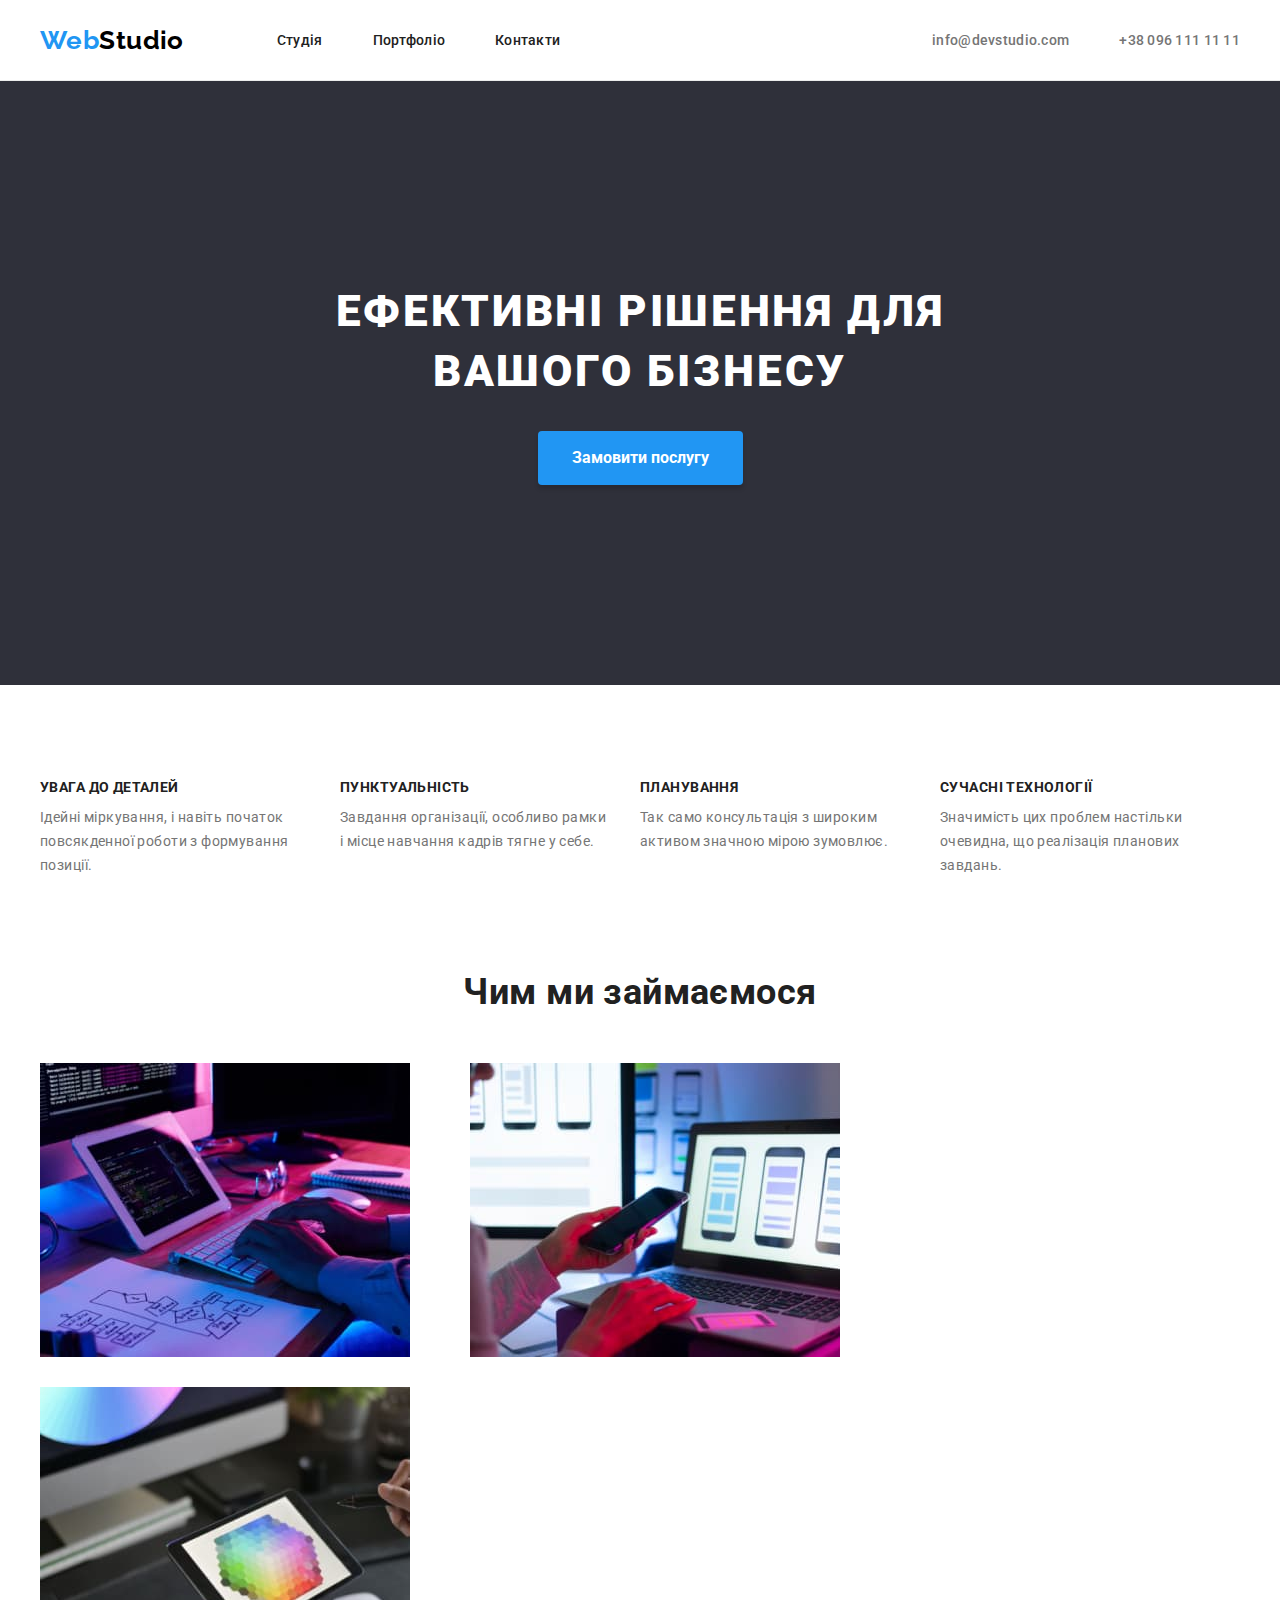
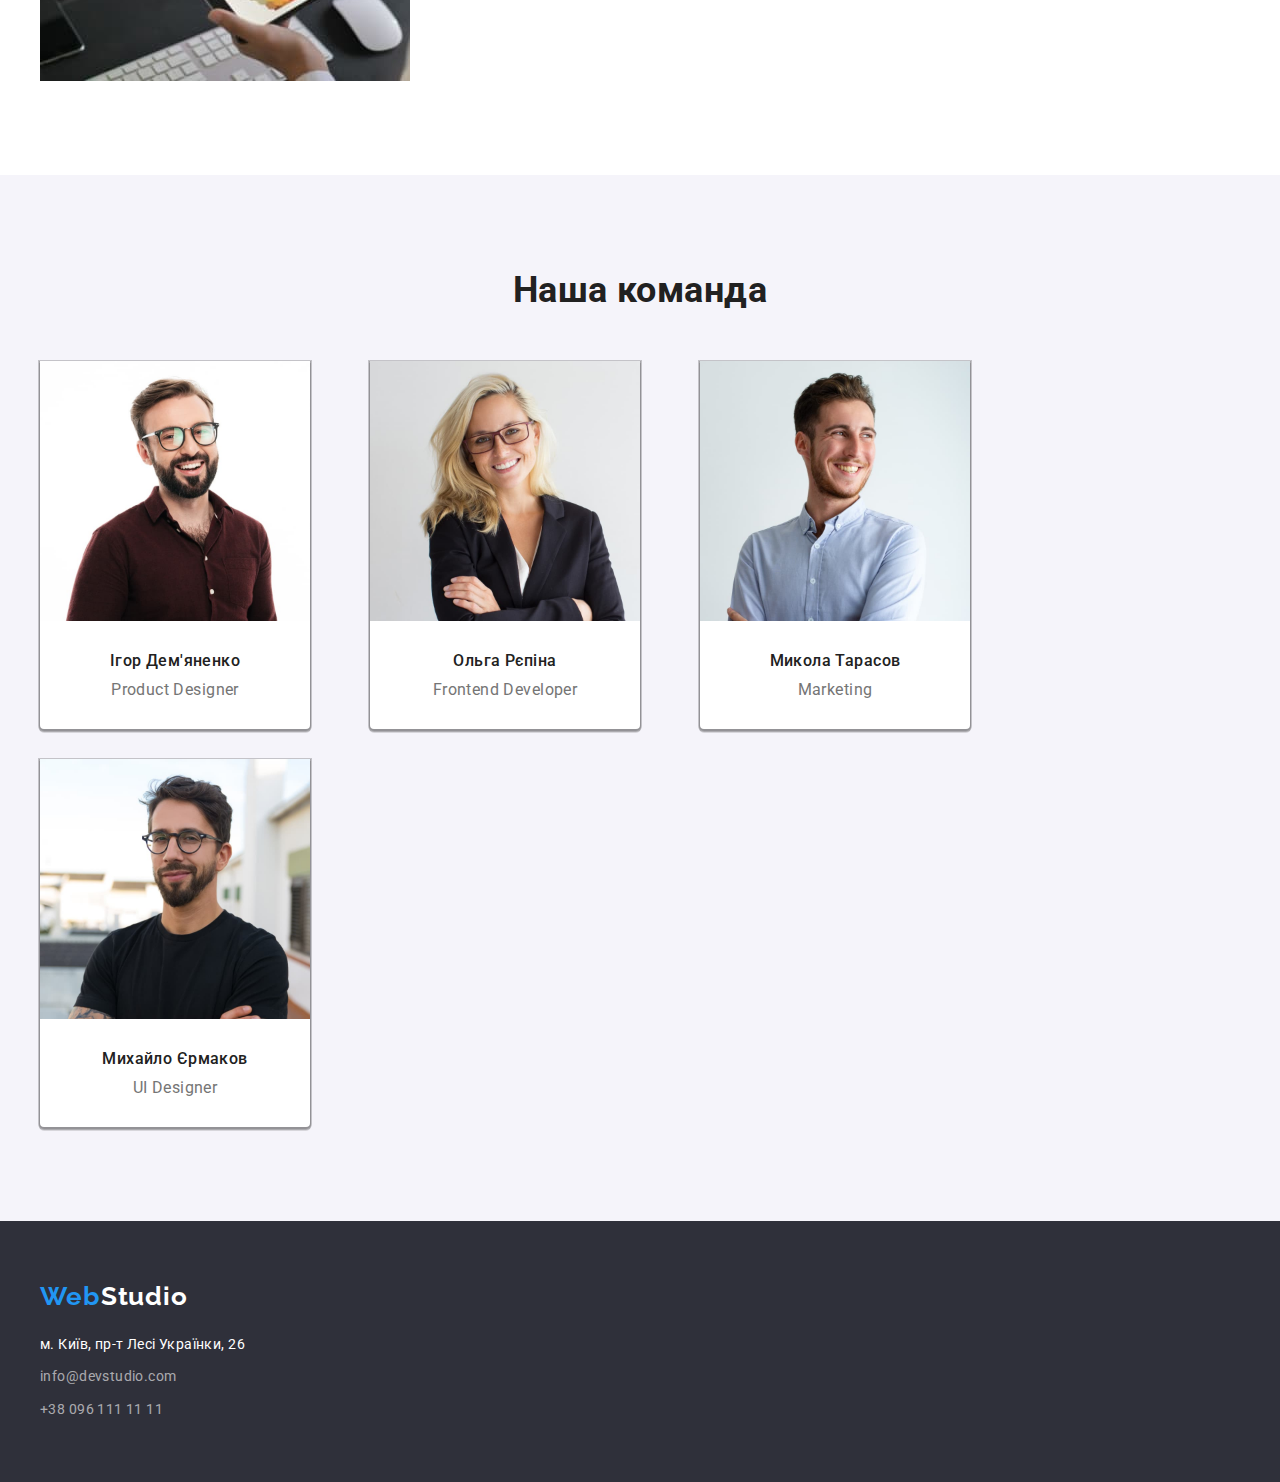
==== commit f1a6ca35: "work4" ====
--- a/index.html
+++ b/index.html
@@ -38,11 +38,12 @@
     </header>
     
 <main>
-<section class="hero section hero-padding">
+<section class="section no-top no-padding">
+    <div class="hero">
+<h1 class="hero-name">Ефективні рішення для вашого бізнесу</h1>
     
-<h1 class="hero-name">Ефективні рішення для вашого бізнесу</h1>
 <button type="button" class="header-button">Замовити послугу</button>
-
+    </div>
 </section>
 
 <section class="section no-padding">
@@ -70,7 +71,7 @@
 </section>
 
 
-<section class="section no-padding">
+<section class="section">
     <div class="container">
     <h2 class="section-title">Чим ми займаємося</h2>
     <ul class="list flex-container">
@@ -86,29 +87,37 @@
     </ul>
 </div>
 </section>
-<section class="section">
+<section class="section team">
     <div class="container">
     <h2 class="section-title">Наша команда</h2>
     <ul class="list flex-container">
         <li class="team-item">
             <img src="./images/img1.jpg" width="270" height="260" alt="Ігор Дем'яненко">
+            <div class="team-card">
             <h3 class="team-names">Ігор Дем'яненко</h3>
             <p lang="en" class="team-position">Product Designer</p>
+            </div>
         </li>
         <li class="team-item">
             <img src="./images/img2.jpg" width="270" height="260" alt="Ольга Рєпіна">
+            <div class="team-card">
             <h3 class="team-names">Ольга Рєпіна</h3>
             <p lang="en" class="team-position">Frontend Developer</p>
+            </div>
         </li>
         <li class="team-item">
             <img src="./images/img3.jpg" width="270" height="260" alt="Микола Тарасов">
+            <div class="team-card">
             <h3 class="team-names">Микола Тарасов</h3>
             <p lang="en" class="team-position">Marketing</p>
+            </div>
         </li>
         <li class="team-item">
             <img src="./images/img4.jpg" width="270" height="260" alt="Михайло Єрмаков">
+            <div class="team-card">
             <h3 class="team-names">Михайло Єрмаков</h3>
             <p lang="en" class="team-position">UI Designer</p>
+            </div>
         </li>
     </ul>
 </div>
@@ -116,11 +125,11 @@
     </main> 
     <footer class="footer">
     <div class="container">
-        <div class="logo-margin">
-        <a href="./index.html" lang="en" class="logo link"> <span class="accent">Web</span> <span class="white-logo">Studio</span> </a>
-        </div>
+        <!-- <div class="logo-margin"> -->
+        <a href="./index.html" lang="en" class="logo link footer-logo"> <span class="accent">Web</span> <span class="white-logo">Studio</span> </a>
+        <!-- </div> -->
 <address>
-    <ul class="list">
+    <ul class="list footer-list">
         <li class="nav-item">
             <a href="" class="address link">м. Київ, пр-т Лесі Українки, 26</a>
         </li>
--- a/css/styles.css
+++ b/css/styles.css
@@ -56,9 +56,13 @@
 .container {
     margin-left: auto;
     margin-right: auto;
-    padding-left: 0px;
-    padding-right: 0px;
+    padding-left: 15px;
+    padding-right: 15px;
     width: 1200px;
+}
+
+.main-header {
+    border-bottom: 1px solid #ECECEC;
 }
 
 .main-nav {
@@ -103,7 +107,7 @@
 li.nav-item {
     font-style: normal;
     text-decoration: none;
-    margin-bottom: 9px;
+    /* margin-bottom: 9px; */
 }
 
 li.nav-item.no-margin {
@@ -166,6 +170,9 @@
 .header-phone:hover, .header-phone:focus {
     color: var(--accent-color);
 }
+
+
+
 
 .header-button {
     display: inline-block;
@@ -227,16 +234,25 @@
 .hero {
     text-align: center;
     background-color: var(--secondary-background-color);
+    padding: 200px 0;
 }
 
 .hero-name {
+    width: 696px;
     font-weight: 900;
     font-size: 44px;
     line-height: calc(60/44);
     letter-spacing: 0.06em;
     text-transform: uppercase;
+    margin-left: auto;
+    margin-right: auto;
     margin-bottom: 30px;
     color: var(--main-background-color);
+}
+
+.hero-content {
+    width: 696px;
+    align: center;
 }
 
 .section {
@@ -246,6 +262,10 @@
 
 .section.no-padding {
     padding-bottom: 0px;
+}
+
+.section.no-top {
+    padding-top: 0px;
 }
 
 /* .hero-padding {
@@ -260,15 +280,21 @@
 .flex-container {
     display: flex;
     flex-wrap: wrap;
-    text-align: center;
+    /* text-align: center; */
+    gap: 30px;
     /* justify-content: space-between; */
 }
 
 .element-item {
-    width: 370px;
-    /* width: calc((100% - 60px) /3); */
-    margin-right: 30px;
-    margin-bottom: 30px;
+    /* width: 370px; */
+    width: calc((100% - 60px) / 3);
+    /* margin-right: 30px;
+    margin-bottom: 30px; */
+    border-bottom: solid 1px #EEEEEE;
+}
+
+.project-grid {
+    padding: 30px 24px;
 }
 
 .team-item {
@@ -277,8 +303,21 @@
     margin-right: 30px; 
 }
 
-.team-item img {
-    margin-bottom: 30px;
+.team-item {
+    background-color: #ffffff;
+    border-bottom-right-radius: 4px;
+    border-bottom-left-radius: 4px;
+    box-shadow: 0px 1px 0px 2px
+    rgba(0, 0, 0, 0.2),
+    0px 1px 0px 1px
+    rgba(0, 0, 0, 0.14),
+    0px 3px 0px 1px
+    rgba(0, 0, 0, 0.12);
+}
+
+.team-card {
+    padding-top: 30px;
+    padding-bottom: 30px;
 }
 
 .section-item {
@@ -298,12 +337,17 @@
 /* .element-item:nth-last-child(-n+3) {
     margin-bottom: 0;
 } */
+ 
+.team {
+    background-color: #F5F4FA;
+}
 
 .team-item:nth-child(4n) {
     margin-right: 0;
 }
 
 .filter-list {
+    margin-bottom: 50px;
     display: flex;
     justify-content: center;
 }
@@ -359,13 +403,13 @@
 
 p.project-type-title {
     display: box;
-    margin-bottom: 20px;
+    /* margin-bottom: 20px; */
     border-bottom: solid 1px #EEEEEE;
 }
 
 /* --------------------our team------------- */
 .element-item img {
-    margin-bottom: 20px;
+    /* margin-bottom: 20px; */
 }
 
 .team-names {
@@ -388,7 +432,6 @@
 .footer {
     padding-top: 60px;
     padding-bottom: 60px;
-    padding-left: 215px;
     background-color: var(--secondary-background-color);
 }
 
@@ -420,4 +463,15 @@
 
 .logo-margin {
     margin-bottom: 20px;
+}
+
+.footer-logo {
+    display: block;
+    margin-bottom: 20px;
+}
+
+.footer-list {
+    display: flex;
+    flex-direction: column;
+    gap: 9px;
 }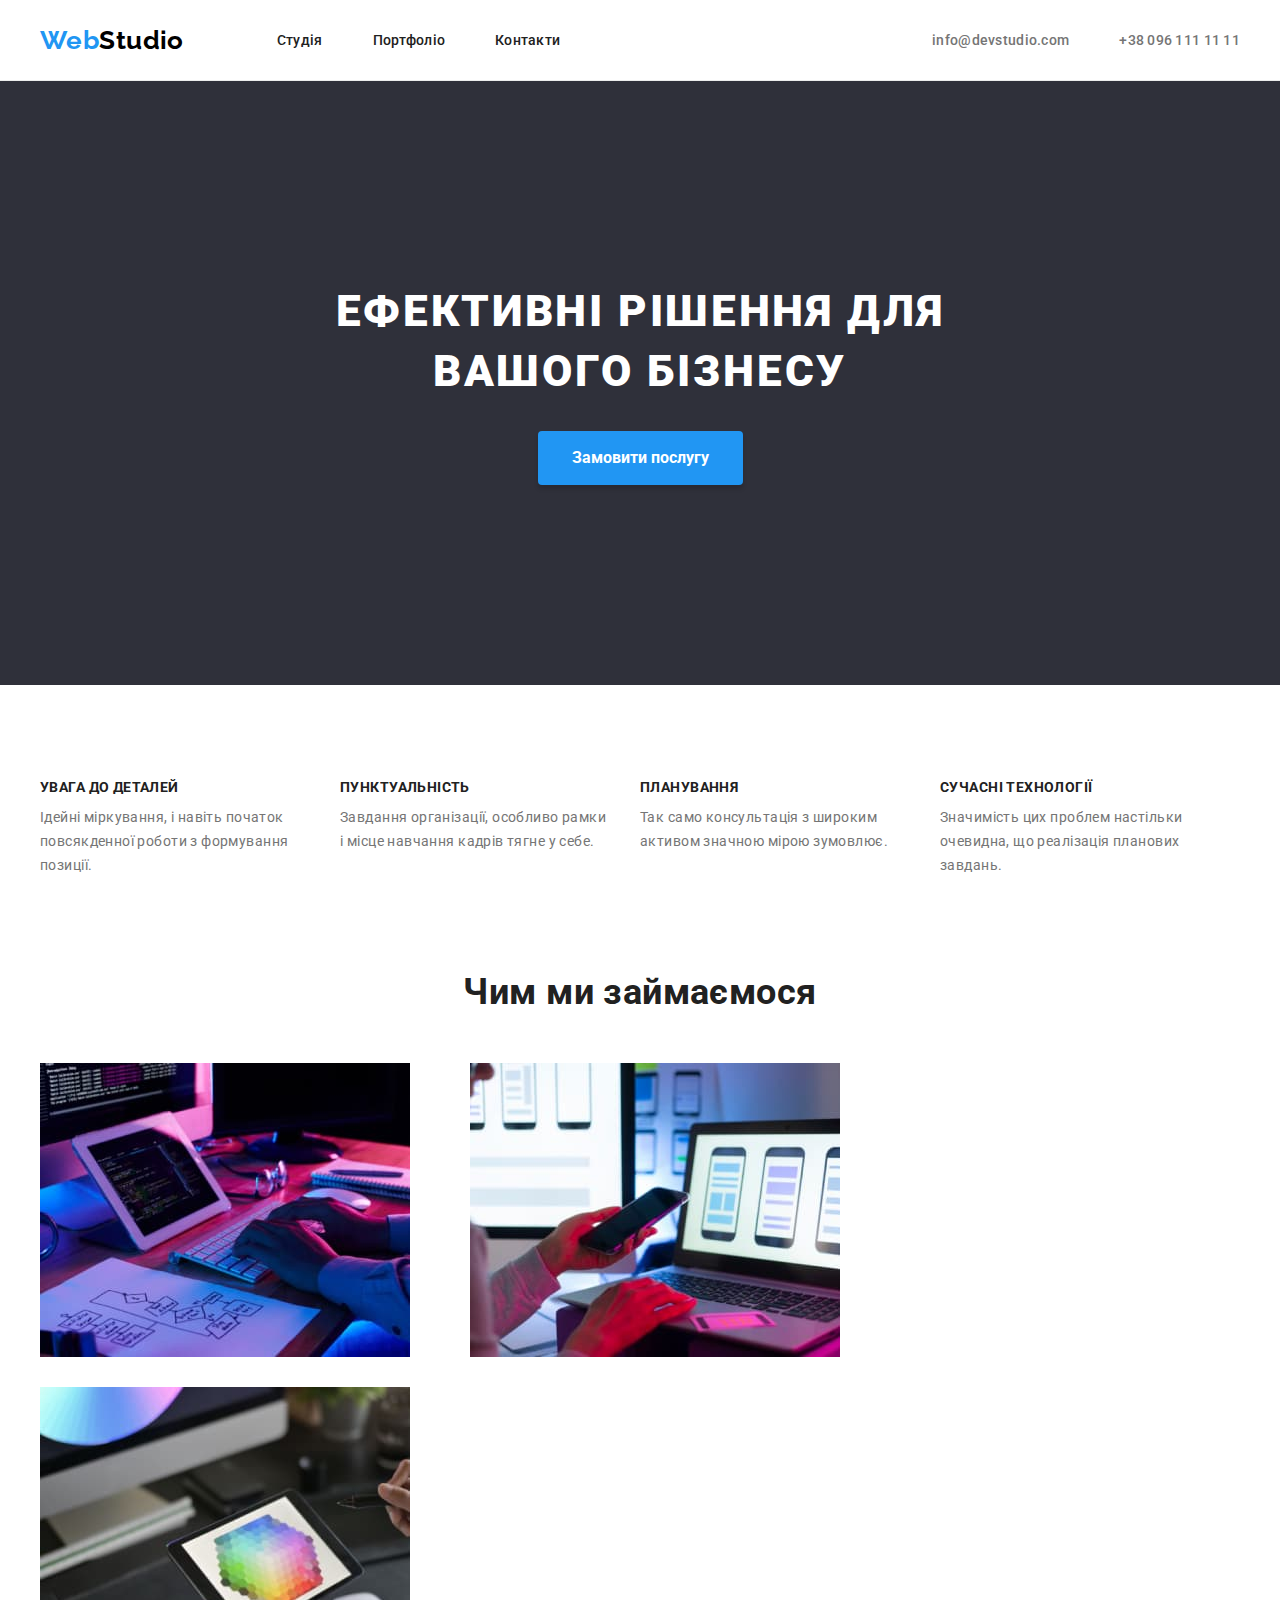
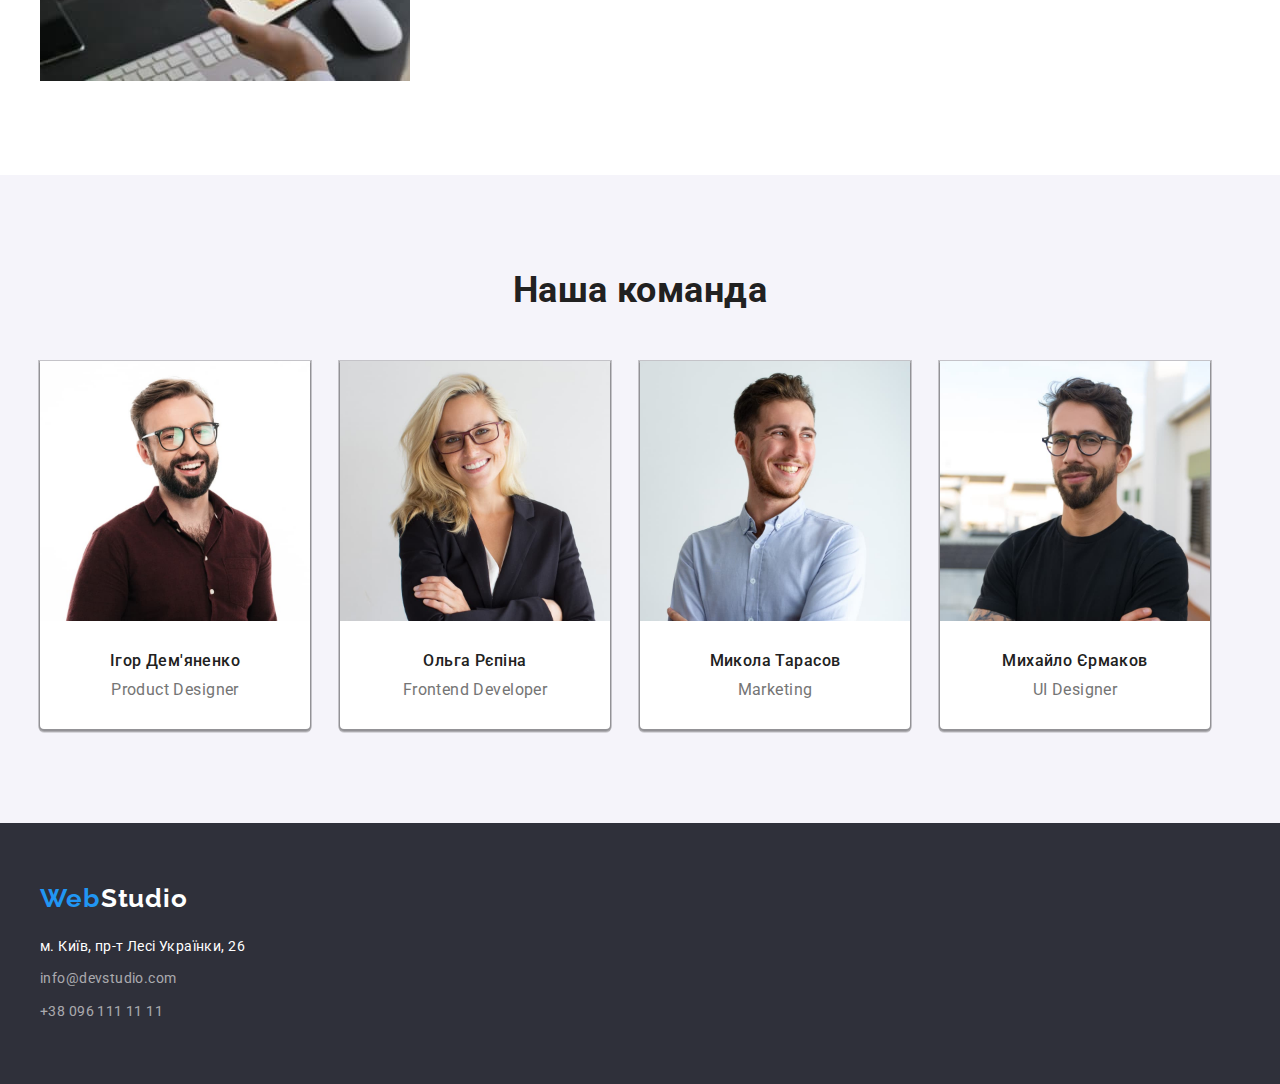
==== commit 11beefc6: "work4" ====
--- a/index.html
+++ b/index.html
@@ -90,7 +90,7 @@
 <section class="section team">
     <div class="container">
     <h2 class="section-title">Наша команда</h2>
-    <ul class="list flex-container">
+    <ul class="list flex-container-team">
         <li class="team-item">
             <img src="./images/img1.jpg" width="270" height="260" alt="Ігор Дем'яненко">
             <div class="team-card">
--- a/css/styles.css
+++ b/css/styles.css
@@ -285,12 +285,20 @@
     /* justify-content: space-between; */
 }
 
+.flex-container-team {
+    display: flex;
+    flex-wrap: wrap;
+    /* text-align: center; */
+    /* gap: 30px; */
+    /* justify-content: space-between; */
+}
+
 .element-item {
     /* width: 370px; */
     width: calc((100% - 60px) / 3);
     /* margin-right: 30px;
     margin-bottom: 30px; */
-    border-bottom: solid 1px #EEEEEE;
+    border: solid 1px #EEEEEE;
 }
 
 .project-grid {
@@ -404,7 +412,7 @@
 p.project-type-title {
     display: box;
     /* margin-bottom: 20px; */
-    border-bottom: solid 1px #EEEEEE;
+    /* border-bottom: solid 1px #EEEEEE; */
 }
 
 /* --------------------our team------------- */
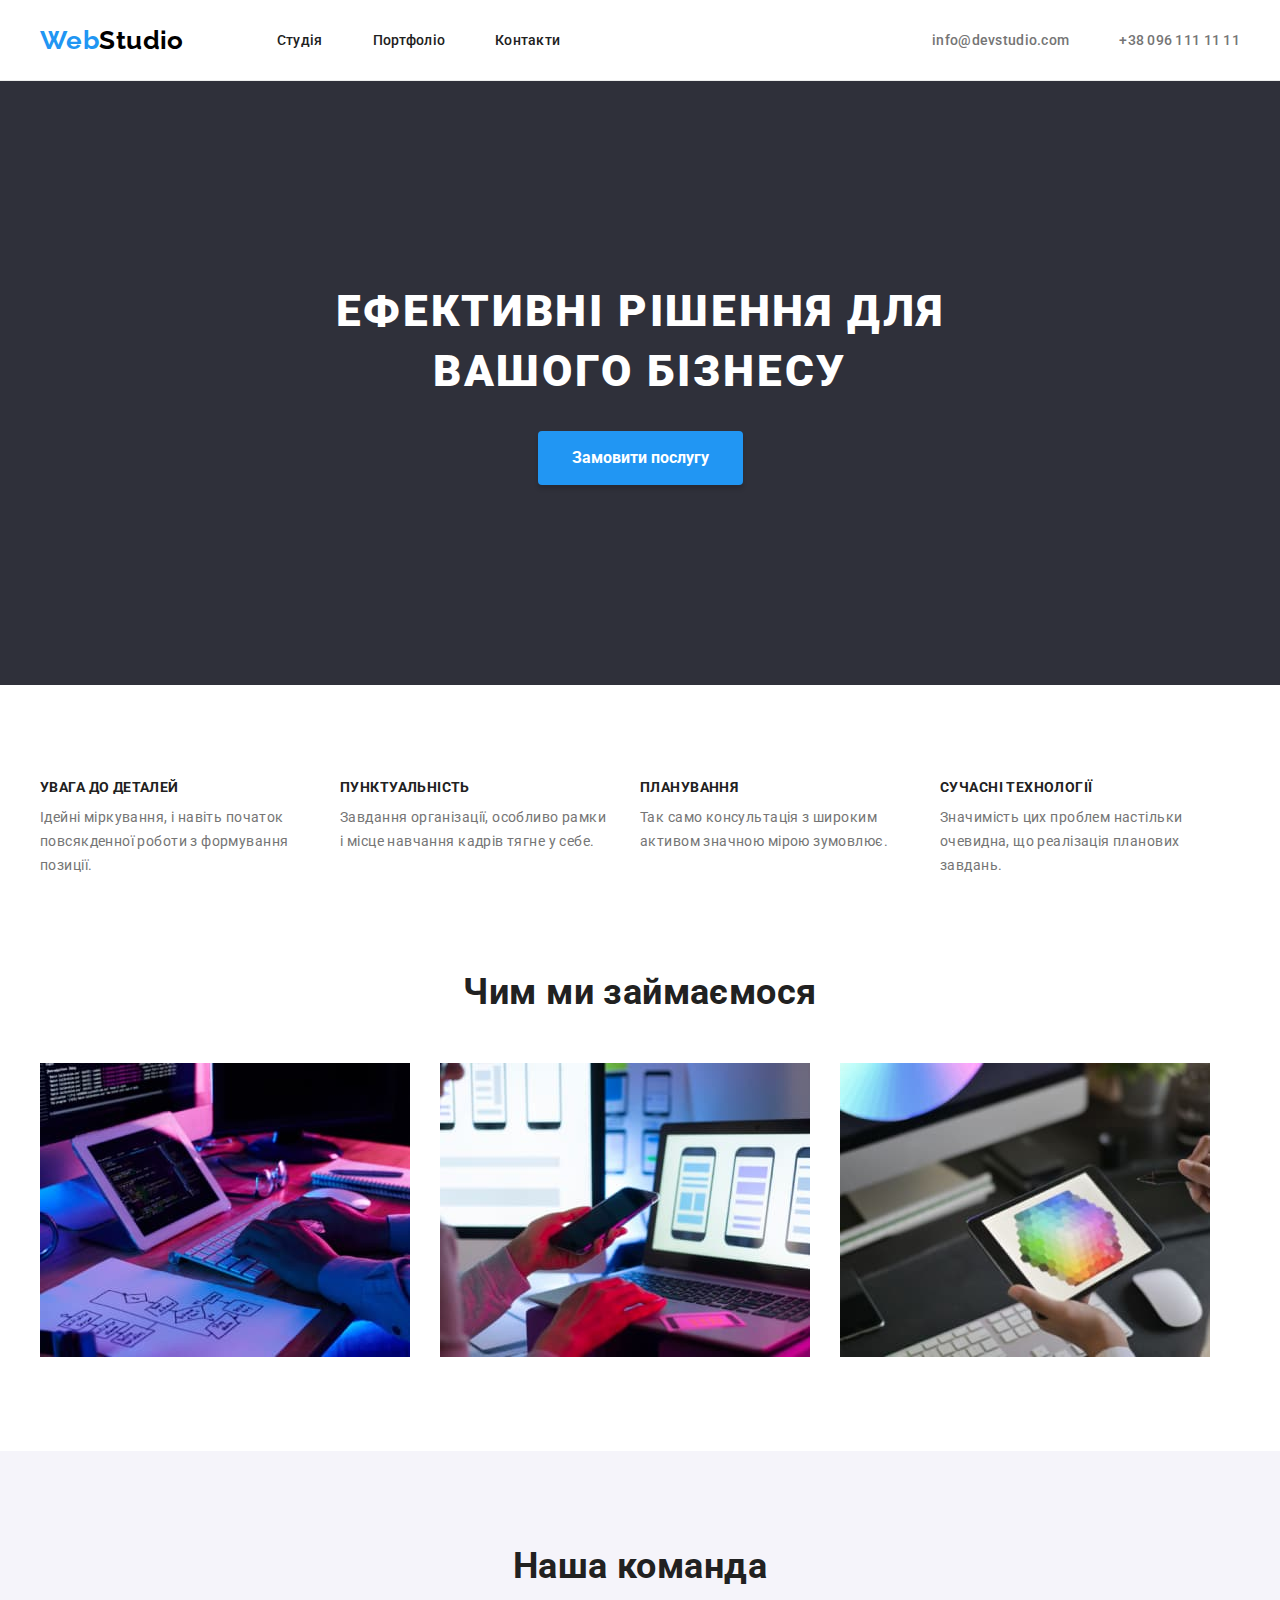
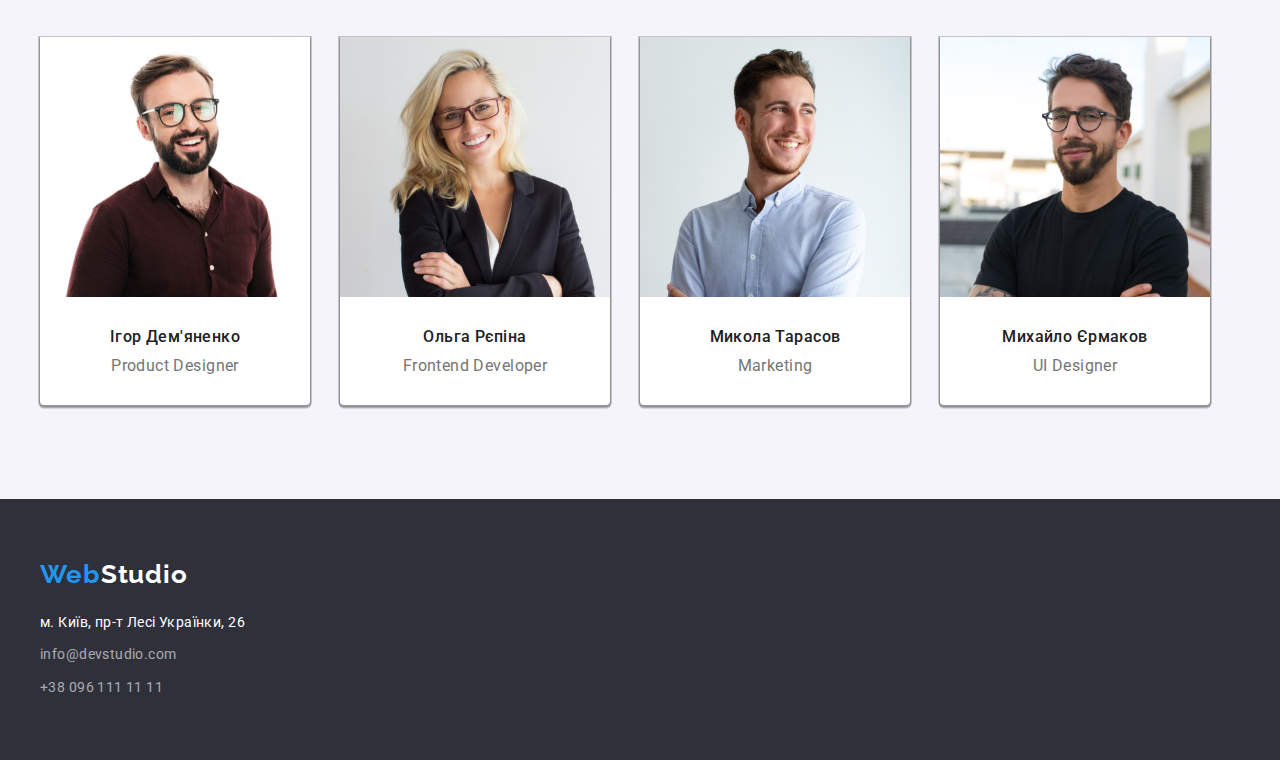
==== commit 2b46ca9c: "Work4" ====
--- a/index.html
+++ b/index.html
@@ -74,7 +74,7 @@
 <section class="section">
     <div class="container">
     <h2 class="section-title">Чим ми займаємося</h2>
-    <ul class="list flex-container">
+    <ul class="list flex-container-studio">
         <li class="section-item">
             <img src="./images/box1.jpg" width="370" height="294" alt="Планування">
         </li>
@@ -90,7 +90,7 @@
 <section class="section team">
     <div class="container">
     <h2 class="section-title">Наша команда</h2>
-    <ul class="list flex-container-team">
+    <ul class="list flex-container-studio">
         <li class="team-item">
             <img src="./images/img1.jpg" width="270" height="260" alt="Ігор Дем'яненко">
             <div class="team-card">
--- a/css/styles.css
+++ b/css/styles.css
@@ -285,7 +285,7 @@
     /* justify-content: space-between; */
 }
 
-.flex-container-team {
+.flex-container-studio {
     display: flex;
     flex-wrap: wrap;
     /* text-align: center; */
